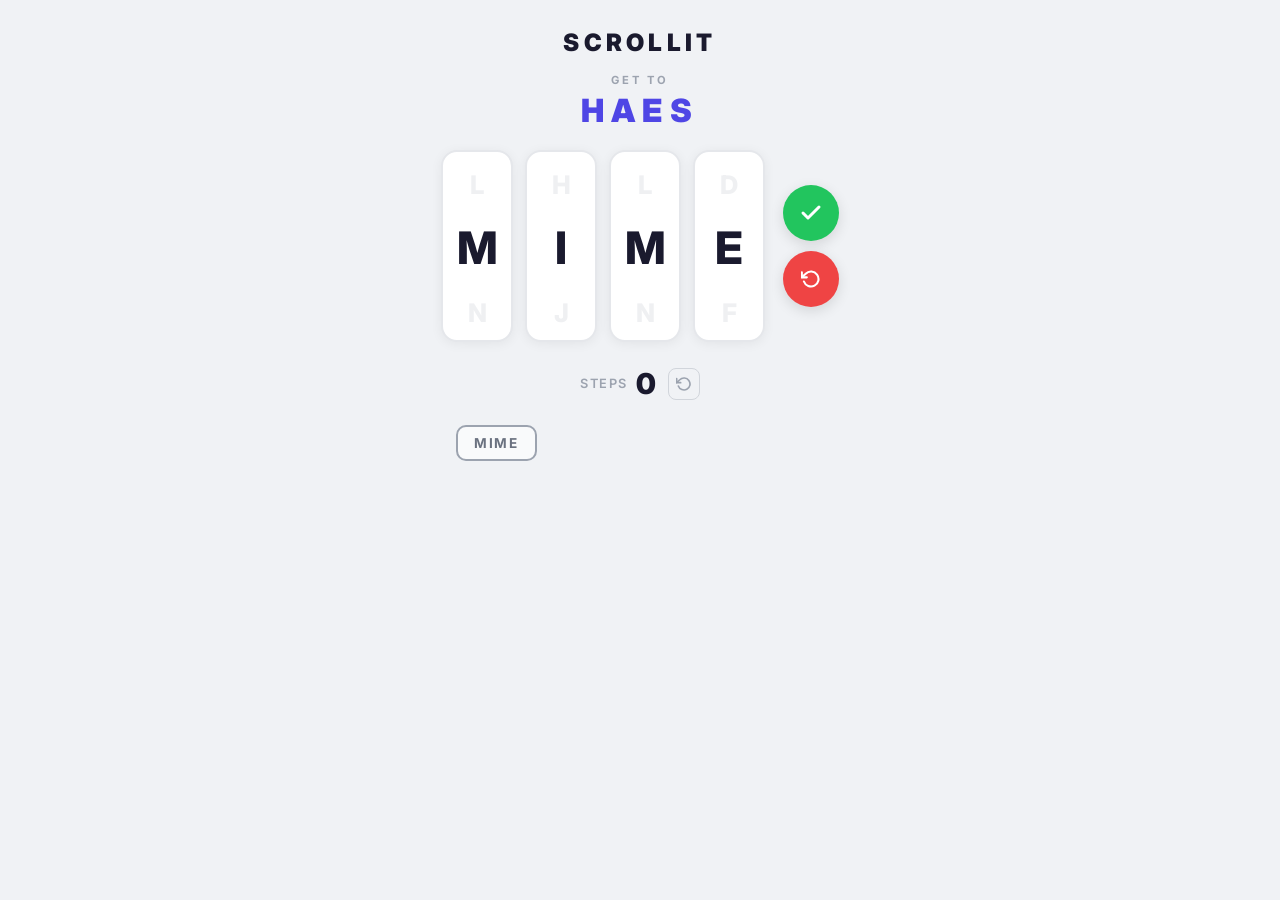
==== index.html @ 1c3a541c "Initial commit: Scrollit word-chain game" ====
<!DOCTYPE html>
<html lang="en">

<head>
  <meta charset="UTF-8" />
  <meta name="viewport" content="width=device-width, initial-scale=1.0, user-scalable=no" />
  <title>Scrollit</title>
  <link rel="preconnect" href="https://fonts.googleapis.com" />
  <link rel="preconnect" href="https://fonts.gstatic.com" crossorigin />
  <link href="https://fonts.googleapis.com/css2?family=Inter:wght@400;500;600;700;800;900&display=swap"
    rel="stylesheet" />
  <link rel="stylesheet" href="style.css" />
</head>

<body>

  <!-- Toast container -->
  <div id="toast-container"></div>

  <!-- Header -->
  <header class="header">
    <h1 class="logo">SCROLLIT</h1>
  </header>

  <!-- Target word display -->
  <div class="target-section">
    <span class="target-label">GET TO</span>
    <div class="target-word" id="target-word">WORD</div>
  </div>

  <!-- Scroll wheels + buttons -->
  <div class="game-area">
    <div class="wheels-row">
      <div class="letter-column" data-index="0"></div>
      <div class="letter-column" data-index="1"></div>
      <div class="letter-column" data-index="2"></div>
      <div class="letter-column" data-index="3"></div>
      <div class="buttons-col">
        <button class="btn-check" id="checkmark-btn" aria-label="Submit guess">
          <svg width="24" height="24" viewBox="0 0 24 24" fill="none" stroke="white" stroke-width="3"
            stroke-linecap="round" stroke-linejoin="round">
            <polyline points="20 6 9 17 4 12" />
          </svg>
        </button>
        <button class="btn-reset" id="reset-btn" aria-label="Reset wheels">
          <svg width="20" height="20" viewBox="0 0 24 24" fill="none" stroke="white" stroke-width="2.5"
            stroke-linecap="round" stroke-linejoin="round">
            <polyline points="1 4 1 10 7 10" />
            <path d="M3.51 15a9 9 0 1 0 2.13-9.36L1 10" />
          </svg>
        </button>
      </div>
    </div>
  </div>

  <!-- Step counter -->
  <div class="steps-display">
    <span class="steps-label">Steps</span>
    <span class="steps-count" id="steps-count">0</span>
    <button class="btn-restart-inline" id="restart-btn" aria-label="Restart puzzle">
      <svg width="16" height="16" viewBox="0 0 24 24" fill="none" stroke="currentColor" stroke-width="2.5"
        stroke-linecap="round" stroke-linejoin="round">
        <polyline points="1 4 1 10 7 10" />
        <path d="M3.51 15a9 9 0 1 0 2.13-9.36L1 10" />
      </svg>
    </button>
  </div>

  <!-- Word chain / history -->
  <div class="chain-section">
    <div class="chain-track" id="chain-track">
      <!-- words will be inserted here -->
    </div>
  </div>

  <!-- Win overlay -->
  <div class="overlay" id="win-overlay">
    <div class="win-card">
      <div class="win-emoji">🎉</div>
      <h2 class="win-title">Solved!</h2>
      <div class="win-stats">
        <div class="stat-block">
          <span class="stat-number" id="win-steps">0</span>
          <span class="stat-label">Your steps</span>
        </div>
        <div class="stat-divider"></div>
        <div class="stat-block">
          <span class="stat-number" id="win-optimal">0</span>
          <span class="stat-label">Best possible</span>
        </div>
      </div>
      <div class="win-chain-label">Your Path</div>
      <div class="win-chain" id="win-chain"></div>
      <div class="win-chain-label">Optimal Path</div>
      <div class="win-chain optimal" id="win-optimal-chain"></div>
      <div class="win-buttons">
        <button class="btn-restart" id="btn-restart">Restart</button>
        <button class="btn-play-again" id="btn-play-again">New Puzzle</button>
      </div>
    </div>
  </div>

  <script src="game.js"></script>
</body>

</html>
---- style.css ----
/* ===== RESET & BASE ===== */
*,
*::before,
*::after {
    margin: 0;
    padding: 0;
    box-sizing: border-box;
}

html {
    -webkit-text-size-adjust: 100%;
}

body {
    min-height: 100dvh;
    font-family: 'Inter', -apple-system, BlinkMacSystemFont, sans-serif;
    background: #f0f2f5;
    color: #1a1a2e;
    display: flex;
    flex-direction: column;
    align-items: center;
    overflow-x: hidden;
    -webkit-font-smoothing: antialiased;
    padding-bottom: 40px;
}

/* ===== TOAST ===== */
#toast-container {
    position: fixed;
    top: 20px;
    left: 50%;
    transform: translateX(-50%);
    z-index: 1000;
    display: flex;
    flex-direction: column;
    align-items: center;
    gap: 8px;
    pointer-events: none;
}

.toast {
    background: #1a1a2e;
    color: #fff;
    padding: 10px 24px;
    border-radius: 100px;
    font-size: 0.875rem;
    font-weight: 600;
    letter-spacing: 0.02em;
    box-shadow: 0 8px 32px rgba(0, 0, 0, 0.18);
    animation: toast-in 0.3s ease-out, toast-out 0.3s ease-in 1.8s forwards;
    white-space: nowrap;
}

@keyframes toast-in {
    from {
        opacity: 0;
        transform: translateY(-12px);
    }

    to {
        opacity: 1;
        transform: translateY(0);
    }
}

@keyframes toast-out {
    from {
        opacity: 1;
        transform: translateY(0);
    }

    to {
        opacity: 0;
        transform: translateY(-12px);
    }
}

/* ===== HEADER ===== */
.header {
    padding: 28px 0 4px;
    text-align: center;
}

.logo {
    font-size: 1.5rem;
    font-weight: 900;
    letter-spacing: 0.18em;
    color: #1a1a2e;
}

/* ===== TARGET ===== */
.target-section {
    display: flex;
    flex-direction: column;
    align-items: center;
    gap: 4px;
    padding: 12px 0 20px;
}

.target-label {
    font-size: 0.7rem;
    font-weight: 700;
    letter-spacing: 0.25em;
    text-transform: uppercase;
    color: #9ca3af;
}

.target-word {
    font-size: 2rem;
    font-weight: 900;
    letter-spacing: 0.22em;
    color: #4f46e5;
}

/* ===== GAME AREA ===== */
.game-area {
    display: flex;
    justify-content: center;
    padding: 0 16px;
}

.wheels-row {
    display: flex;
    align-items: center;
    gap: 12px;
}

/* ===== LETTER COLUMNS ===== */
.letter-column {
    width: 72px;
    height: 192px;
    overflow: hidden;
    display: flex;
    flex-direction: column;
    align-items: center;
    border: 2px solid #e5e7eb;
    border-radius: 16px;
    background: #fff;
    box-shadow: 0 2px 12px rgba(0, 0, 0, 0.06);
    cursor: grab;
    user-select: none;
    -webkit-user-select: none;
    transition: border-color 0.25s ease, box-shadow 0.25s ease;
    position: relative;
    touch-action: none;
}

.letter-column:active {
    cursor: grabbing;
}

.letter-column.last-used {
    border-color: #f87171;
    box-shadow: 0 2px 16px rgba(248, 113, 113, 0.18);
}

.letter-wrapper {
    position: relative;
    display: flex;
    flex-direction: column;
    will-change: transform;
}

.letter {
    width: 72px;
    height: 64px;
    display: flex;
    align-items: center;
    justify-content: center;
    font-size: 2.6rem;
    font-weight: 800;
    color: #d1d5db;
    transition: color 0.15s ease;
    pointer-events: none;
}

.letter.active {
    color: #1a1a2e;
    font-size: 2.8rem;
}

.letter-above,
.letter-below {
    opacity: 0.35;
    font-size: 1.6rem;
}

/* ===== BUTTONS ===== */
.buttons-col {
    display: flex;
    flex-direction: column;
    gap: 10px;
    margin-left: 6px;
}

.btn-check,
.btn-reset {
    width: 56px;
    height: 56px;
    border: none;
    border-radius: 50%;
    display: flex;
    align-items: center;
    justify-content: center;
    cursor: pointer;
    box-shadow: 0 4px 14px rgba(0, 0, 0, 0.12);
    transition: transform 0.12s ease, box-shadow 0.12s ease;
}

.btn-check {
    background: #22c55e;
}

.btn-reset {
    background: #ef4444;
}

.btn-check:hover,
.btn-reset:hover {
    transform: scale(1.06);
    box-shadow: 0 6px 20px rgba(0, 0, 0, 0.18);
}

.btn-check:active,
.btn-reset:active {
    transform: scale(0.92);
}

/* ===== STEPS ===== */
.steps-display {
    display: flex;
    align-items: center;
    gap: 8px;
    padding: 24px 0 16px;
}

.steps-label {
    font-size: 0.8rem;
    font-weight: 600;
    letter-spacing: 0.12em;
    text-transform: uppercase;
    color: #9ca3af;
}

.steps-count {
    font-size: 1.8rem;
    font-weight: 900;
    color: #1a1a2e;
}

.btn-restart-inline {
    background: none;
    border: 1.5px solid #d1d5db;
    border-radius: 8px;
    width: 32px;
    height: 32px;
    display: flex;
    align-items: center;
    justify-content: center;
    cursor: pointer;
    color: #9ca3af;
    transition: all 0.15s ease;
    margin-left: 4px;
}

.btn-restart-inline:hover {
    border-color: #4f46e5;
    color: #4f46e5;
    background: #eef2ff;
}

.btn-restart-inline:active {
    transform: scale(0.9);
}

/* ===== WORD CHAIN ===== */
.chain-section {
    width: 100%;
    max-width: 400px;
    padding: 0 16px;
    overflow-x: auto;
    -webkit-overflow-scrolling: touch;
    scrollbar-width: none;
}

.chain-section::-webkit-scrollbar {
    display: none;
}

.chain-track {
    display: flex;
    gap: 8px;
    padding: 8px 0;
    min-height: 48px;
    align-items: center;
}

.chain-word {
    flex-shrink: 0;
    padding: 8px 16px;
    border-radius: 10px;
    font-size: 0.85rem;
    font-weight: 700;
    letter-spacing: 0.12em;
    background: #fff;
    border: 2px solid #e5e7eb;
    color: #1a1a2e;
    transition: all 0.3s ease;
}

.chain-word:first-child {
    border-color: #4f46e5;
    color: #4f46e5;
    background: #eef2ff;
}

.chain-word.start-word {
    border-color: #9ca3af;
    color: #6b7280;
    background: #f9fafb;
}

.chain-word.target-word {
    border-color: #22c55e;
    color: #16a34a;
    background: #f0fdf4;
}

/* chain arrow */
.chain-arrow {
    flex-shrink: 0;
    font-size: 0.75rem;
    color: #d1d5db;
    font-weight: 600;
}

/* ===== WIN OVERLAY ===== */
.overlay {
    position: fixed;
    inset: 0;
    background: rgba(0, 0, 0, 0.4);
    backdrop-filter: blur(6px);
    -webkit-backdrop-filter: blur(6px);
    display: flex;
    align-items: center;
    justify-content: center;
    z-index: 900;
    opacity: 0;
    pointer-events: none;
    transition: opacity 0.35s ease;
}

.overlay.active {
    opacity: 1;
    pointer-events: all;
}

.win-card {
    background: #fff;
    border-radius: 24px;
    padding: 36px 32px;
    max-width: 360px;
    width: 90%;
    text-align: center;
    box-shadow: 0 24px 64px rgba(0, 0, 0, 0.18);
    transform: translateY(20px) scale(0.96);
    transition: transform 0.4s cubic-bezier(0.16, 1, 0.3, 1);
}

.overlay.active .win-card {
    transform: translateY(0) scale(1);
}

.win-emoji {
    font-size: 3rem;
    margin-bottom: 8px;
}

.win-title {
    font-size: 1.6rem;
    font-weight: 900;
    color: #1a1a2e;
    margin-bottom: 20px;
}

.win-stats {
    display: flex;
    align-items: center;
    justify-content: center;
    gap: 24px;
    margin-bottom: 20px;
}

.stat-block {
    display: flex;
    flex-direction: column;
    align-items: center;
    gap: 2px;
}

.stat-number {
    font-size: 2.2rem;
    font-weight: 900;
    color: #4f46e5;
}

.stat-label {
    font-size: 0.7rem;
    font-weight: 600;
    letter-spacing: 0.08em;
    text-transform: uppercase;
    color: #9ca3af;
}

.stat-divider {
    width: 1px;
    height: 40px;
    background: #e5e7eb;
}

.win-chain-label {
    font-size: 0.7rem;
    font-weight: 700;
    letter-spacing: 0.12em;
    text-transform: uppercase;
    color: #9ca3af;
    margin-bottom: 6px;
}

.win-chain {
    display: flex;
    flex-wrap: wrap;
    gap: 6px;
    justify-content: center;
    margin-bottom: 16px;
    padding: 12px;
    background: #f9fafb;
    border-radius: 12px;
}

.win-chain.optimal {
    background: #f0fdf4;
    border: 1px solid #bbf7d0;
    margin-bottom: 24px;
}

.win-chain .chain-word {
    font-size: 0.75rem;
    padding: 5px 10px;
}

.win-chain .chain-arrow {
    font-size: 0.65rem;
    align-self: center;
}

.win-buttons {
    display: flex;
    gap: 10px;
    justify-content: center;
}

.btn-restart {
    padding: 12px 28px;
    border: 2px solid #e5e7eb;
    border-radius: 12px;
    background: #fff;
    font-family: 'Inter', sans-serif;
    font-size: 0.9rem;
    font-weight: 700;
    color: #1a1a2e;
    cursor: pointer;
    transition: transform 0.12s ease, border-color 0.15s ease;
}

.btn-restart:hover {
    border-color: #4f46e5;
    transform: scale(1.04);
}

.btn-restart:active {
    transform: scale(0.96);
}

.btn-play-again {
    padding: 12px 28px;
    border: none;
    border-radius: 12px;
    font-family: 'Inter', sans-serif;
    font-size: 0.9rem;
    font-weight: 700;
    cursor: pointer;
    transition: transform 0.12s ease, box-shadow 0.12s ease;
}

.btn-play-again {
    background: #4f46e5;
    color: #fff;
    box-shadow: 0 4px 14px rgba(79, 70, 229, 0.3);
}

.btn-play-again:hover {
    transform: scale(1.04);
}

.btn-play-again:active {
    transform: scale(0.96);
}

/* ===== RESPONSIVE ===== */
@media (max-width: 420px) {
    .letter-column {
        width: 62px;
        height: 168px;
    }

    .letter {
        width: 62px;
        height: 56px;
        font-size: 2.2rem;
    }

    .letter.active {
        font-size: 2.4rem;
    }

    .letter-above,
    .letter-below {
        font-size: 1.3rem;
    }

    .wheels-row {
        gap: 8px;
    }

    .btn-check,
    .btn-reset {
        width: 48px;
        height: 48px;
    }

    .target-word {
        font-size: 1.6rem;
    }
}
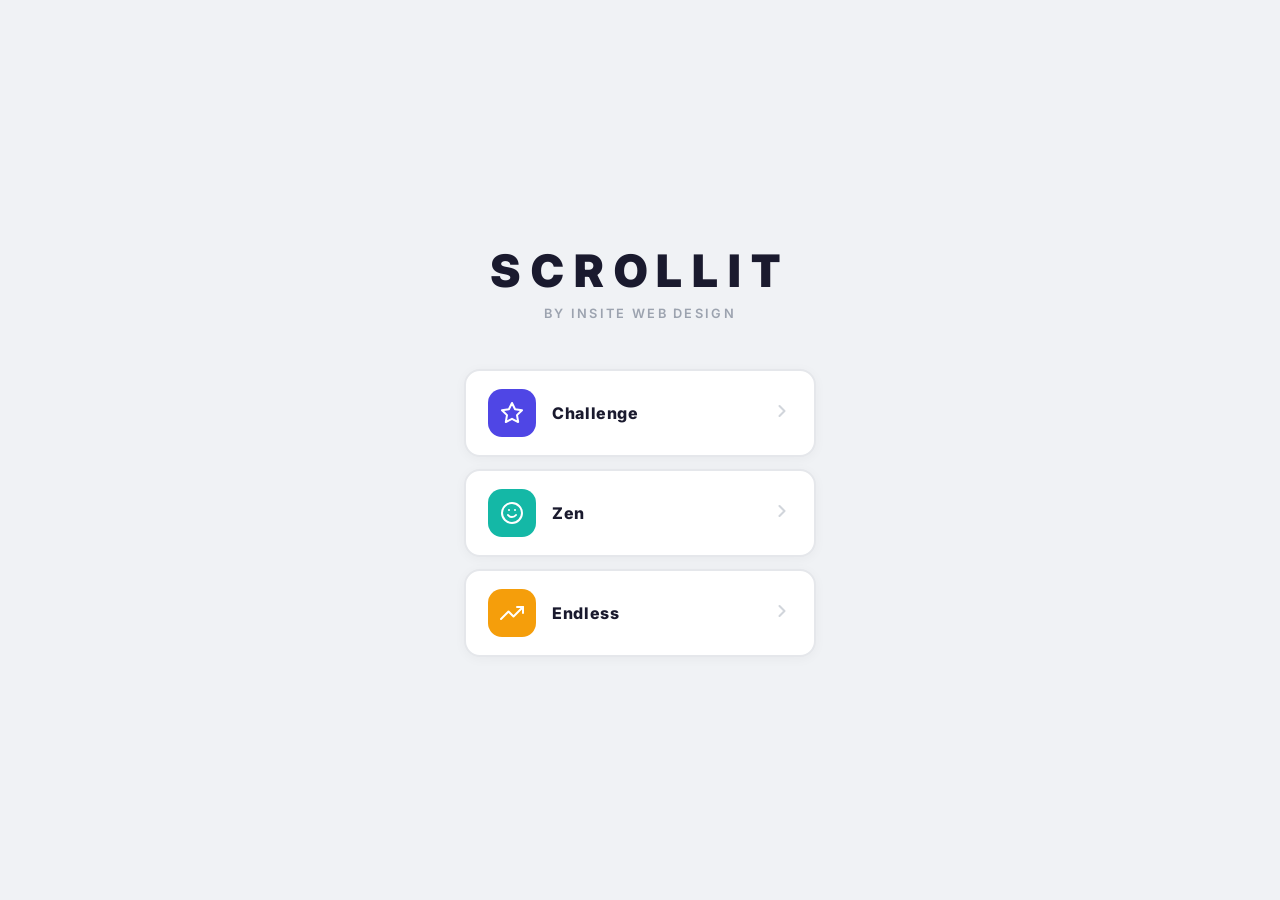
==== commit 156dc559: "WIP baseline before daily challenge refresh" ====
--- a/index.html
+++ b/index.html
@@ -2,105 +2,216 @@
 <html lang="en">
 
 <head>
-  <meta charset="UTF-8" />
-  <meta name="viewport" content="width=device-width, initial-scale=1.0, user-scalable=no" />
-  <title>Scrollit</title>
-  <link rel="preconnect" href="https://fonts.googleapis.com" />
-  <link rel="preconnect" href="https://fonts.gstatic.com" crossorigin />
-  <link href="https://fonts.googleapis.com/css2?family=Inter:wght@400;500;600;700;800;900&display=swap"
-    rel="stylesheet" />
-  <link rel="stylesheet" href="style.css" />
+    <meta charset="UTF-8" />
+    <meta name="viewport" content="width=device-width, initial-scale=1.0, user-scalable=no" />
+    <title>Scrollit</title>
+    <link rel="preconnect" href="https://fonts.googleapis.com" />
+    <link rel="preconnect" href="https://fonts.gstatic.com" crossorigin />
+    <link href="https://fonts.googleapis.com/css2?family=Inter:wght@400;500;600;700;800;900&display=swap"
+        rel="stylesheet" />
+    <link rel="stylesheet" href="style.css" />
+    <style>
+        body.home-page {
+            justify-content: center;
+            min-height: 100dvh;
+            padding-bottom: 0;
+        }
+
+        .home-container {
+            display: flex;
+            flex-direction: column;
+            align-items: center;
+            gap: 48px;
+            padding: 0 24px;
+            max-width: 400px;
+            width: 100%;
+        }
+
+        .home-brand {
+            text-align: center;
+        }
+
+        .home-logo {
+            font-size: 2.8rem;
+            font-weight: 900;
+            letter-spacing: 0.22em;
+            color: #1a1a2e;
+            margin-bottom: 8px;
+        }
+
+        .home-tagline {
+            font-size: 0.8rem;
+            font-weight: 600;
+            letter-spacing: 0.18em;
+            text-transform: uppercase;
+            color: #9ca3af;
+        }
+
+
+
+
+        /* Mode buttons */
+        .home-modes {
+            display: flex;
+            flex-direction: column;
+            gap: 12px;
+            width: 100%;
+        }
+
+        .mode-btn {
+            display: flex;
+            align-items: center;
+            gap: 16px;
+            width: 100%;
+            padding: 18px 22px;
+            border: 2px solid #e5e7eb;
+            border-radius: 16px;
+            background: #fff;
+            cursor: pointer;
+            transition: border-color 0.2s ease;
+            text-decoration: none;
+            font-family: 'Inter', -apple-system, BlinkMacSystemFont, sans-serif;
+            box-shadow: 0 2px 12px rgba(0, 0, 0, 0.04);
+        }
+
+        .mode-btn:active {
+            transform: scale(0.98);
+        }
+
+        /* Challenge */
+        .mode-btn.challenge:hover {
+            border-color: #4f46e5;
+        }
+
+        .mode-btn.challenge .mode-icon {
+            background: #4f46e5;
+
+        }
+
+        /* Zen */
+        .mode-btn.zen:hover {
+            border-color: #14b8a6;
+        }
+
+        .mode-btn.zen .mode-icon {
+            background: #14b8a6;
+
+        }
+
+        /* Endless */
+        .mode-btn.endless:hover {
+            border-color: #f59e0b;
+        }
+
+        .mode-btn.endless .mode-icon {
+            background: #f59e0b;
+
+        }
+
+        .mode-icon {
+            width: 48px;
+            height: 48px;
+            border-radius: 14px;
+            display: flex;
+            align-items: center;
+            justify-content: center;
+            flex-shrink: 0;
+        }
+
+        .mode-icon svg {
+            width: 24px;
+            height: 24px;
+        }
+
+        .mode-name {
+            font-size: 1rem;
+            font-weight: 800;
+            color: #1a1a2e;
+            letter-spacing: 0.04em;
+        }
+
+
+
+        .mode-arrow {
+            margin-left: auto;
+            color: #d1d5db;
+        }
+    </style>
 </head>
 
-<body>
-
-  <!-- Toast container -->
-  <div id="toast-container"></div>
-
-  <!-- Header -->
-  <header class="header">
-    <h1 class="logo">SCROLLIT</h1>
-  </header>
-
-  <!-- Target word display -->
-  <div class="target-section">
-    <span class="target-label">GET TO</span>
-    <div class="target-word" id="target-word">WORD</div>
-  </div>
-
-  <!-- Scroll wheels + buttons -->
-  <div class="game-area">
-    <div class="wheels-row">
-      <div class="letter-column" data-index="0"></div>
-      <div class="letter-column" data-index="1"></div>
-      <div class="letter-column" data-index="2"></div>
-      <div class="letter-column" data-index="3"></div>
-      <div class="buttons-col">
-        <button class="btn-check" id="checkmark-btn" aria-label="Submit guess">
-          <svg width="24" height="24" viewBox="0 0 24 24" fill="none" stroke="white" stroke-width="3"
-            stroke-linecap="round" stroke-linejoin="round">
-            <polyline points="20 6 9 17 4 12" />
-          </svg>
-        </button>
-        <button class="btn-reset" id="reset-btn" aria-label="Reset wheels">
-          <svg width="20" height="20" viewBox="0 0 24 24" fill="none" stroke="white" stroke-width="2.5"
-            stroke-linecap="round" stroke-linejoin="round">
-            <polyline points="1 4 1 10 7 10" />
-            <path d="M3.51 15a9 9 0 1 0 2.13-9.36L1 10" />
-          </svg>
-        </button>
-      </div>
+<body class="home-page">
+
+    <div class="home-container">
+
+        <!-- Brand -->
+        <div class="home-brand">
+            <h1 class="home-logo">SCROLLIT</h1>
+            <p class="home-tagline">By Insite Web Design</p>
+        </div>
+
+        <!-- Mode buttons -->
+        <nav class="home-modes">
+
+            <!-- Challenge -->
+            <a href="challenge.html" class="mode-btn challenge">
+                <div class="mode-icon">
+                    <svg viewBox="0 0 24 24" fill="none" stroke="white" stroke-width="2" stroke-linecap="round"
+                        stroke-linejoin="round">
+                        <polygon
+                            points="12 2 15.09 8.26 22 9.27 17 14.14 18.18 21.02 12 17.77 5.82 21.02 7 14.14 2 9.27 8.91 8.26 12 2" />
+                    </svg>
+                </div>
+                <span class="mode-name">Challenge</span>
+                <div class="mode-arrow">
+                    <svg width="20" height="20" viewBox="0 0 24 24" fill="none" stroke="currentColor" stroke-width="2.5"
+                        stroke-linecap="round" stroke-linejoin="round">
+                        <polyline points="9 18 15 12 9 6" />
+                    </svg>
+                </div>
+            </a>
+
+            <!-- Zen -->
+            <a href="zen.html" class="mode-btn zen">
+                <div class="mode-icon">
+                    <svg viewBox="0 0 24 24" fill="none" stroke="white" stroke-width="2" stroke-linecap="round"
+                        stroke-linejoin="round">
+                        <circle cx="12" cy="12" r="10" />
+                        <path d="M8 14s1.5 2 4 2 4-2 4-2" />
+                        <line x1="9" y1="9" x2="9.01" y2="9" />
+                        <line x1="15" y1="9" x2="15.01" y2="9" />
+                    </svg>
+                </div>
+                <span class="mode-name">Zen</span>
+                <div class="mode-arrow">
+                    <svg width="20" height="20" viewBox="0 0 24 24" fill="none" stroke="currentColor" stroke-width="2.5"
+                        stroke-linecap="round" stroke-linejoin="round">
+                        <polyline points="9 18 15 12 9 6" />
+                    </svg>
+                </div>
+            </a>
+
+            <!-- Endless -->
+            <a href="endless.html" class="mode-btn endless">
+                <div class="mode-icon">
+                    <svg viewBox="0 0 24 24" fill="none" stroke="white" stroke-width="2" stroke-linecap="round"
+                        stroke-linejoin="round">
+                        <polyline points="23 6 13.5 15.5 8.5 10.5 1 18" />
+                        <polyline points="17 6 23 6 23 12" />
+                    </svg>
+                </div>
+                <span class="mode-name">Endless</span>
+                <div class="mode-arrow">
+                    <svg width="20" height="20" viewBox="0 0 24 24" fill="none" stroke="currentColor" stroke-width="2.5"
+                        stroke-linecap="round" stroke-linejoin="round">
+                        <polyline points="9 18 15 12 9 6" />
+                    </svg>
+                </div>
+            </a>
+
+        </nav>
+
     </div>
-  </div>
-
-  <!-- Step counter -->
-  <div class="steps-display">
-    <span class="steps-label">Steps</span>
-    <span class="steps-count" id="steps-count">0</span>
-    <button class="btn-restart-inline" id="restart-btn" aria-label="Restart puzzle">
-      <svg width="16" height="16" viewBox="0 0 24 24" fill="none" stroke="currentColor" stroke-width="2.5"
-        stroke-linecap="round" stroke-linejoin="round">
-        <polyline points="1 4 1 10 7 10" />
-        <path d="M3.51 15a9 9 0 1 0 2.13-9.36L1 10" />
-      </svg>
-    </button>
-  </div>
-
-  <!-- Word chain / history -->
-  <div class="chain-section">
-    <div class="chain-track" id="chain-track">
-      <!-- words will be inserted here -->
-    </div>
-  </div>
-
-  <!-- Win overlay -->
-  <div class="overlay" id="win-overlay">
-    <div class="win-card">
-      <div class="win-emoji">🎉</div>
-      <h2 class="win-title">Solved!</h2>
-      <div class="win-stats">
-        <div class="stat-block">
-          <span class="stat-number" id="win-steps">0</span>
-          <span class="stat-label">Your steps</span>
-        </div>
-        <div class="stat-divider"></div>
-        <div class="stat-block">
-          <span class="stat-number" id="win-optimal">0</span>
-          <span class="stat-label">Best possible</span>
-        </div>
-      </div>
-      <div class="win-chain-label">Your Path</div>
-      <div class="win-chain" id="win-chain"></div>
-      <div class="win-chain-label">Optimal Path</div>
-      <div class="win-chain optimal" id="win-optimal-chain"></div>
-      <div class="win-buttons">
-        <button class="btn-restart" id="btn-restart">Restart</button>
-        <button class="btn-play-again" id="btn-play-again">New Puzzle</button>
-      </div>
-    </div>
-  </div>
-
-  <script src="game.js"></script>
+
 </body>
 
 </html>
--- a/style.css
+++ b/style.css
@@ -79,6 +79,8 @@
 .header {
     padding: 28px 0 4px;
     text-align: center;
+    position: relative;
+    width: 100%;
 }
 
 .logo {
@@ -86,6 +88,23 @@
     font-weight: 900;
     letter-spacing: 0.18em;
     color: #1a1a2e;
+}
+
+.btn-home {
+    position: absolute;
+    right: 20px;
+    top: 50%;
+    transform: translateY(-50%);
+    width: 36px;
+    height: 36px;
+    border: none;
+    background: none;
+    cursor: pointer;
+    color: #9ca3af;
+    display: flex;
+    align-items: center;
+    justify-content: center;
+    text-decoration: none;
 }
 
 /* ===== TARGET ===== */
@@ -401,7 +420,7 @@
 .stat-number {
     font-size: 2.2rem;
     font-weight: 900;
-    color: #4f46e5;
+    color: #16a34a;
 }
 
 .stat-label {
@@ -474,7 +493,7 @@
 }
 
 .btn-restart:hover {
-    border-color: #4f46e5;
+    border-color: #16a34a;
     transform: scale(1.04);
 }
 
@@ -494,9 +513,9 @@
 }
 
 .btn-play-again {
-    background: #4f46e5;
+    background: #16a34a;
     color: #fff;
-    box-shadow: 0 4px 14px rgba(79, 70, 229, 0.3);
+    box-shadow: 0 4px 14px rgba(22, 163, 74, 0.3);
 }
 
 .btn-play-again:hover {
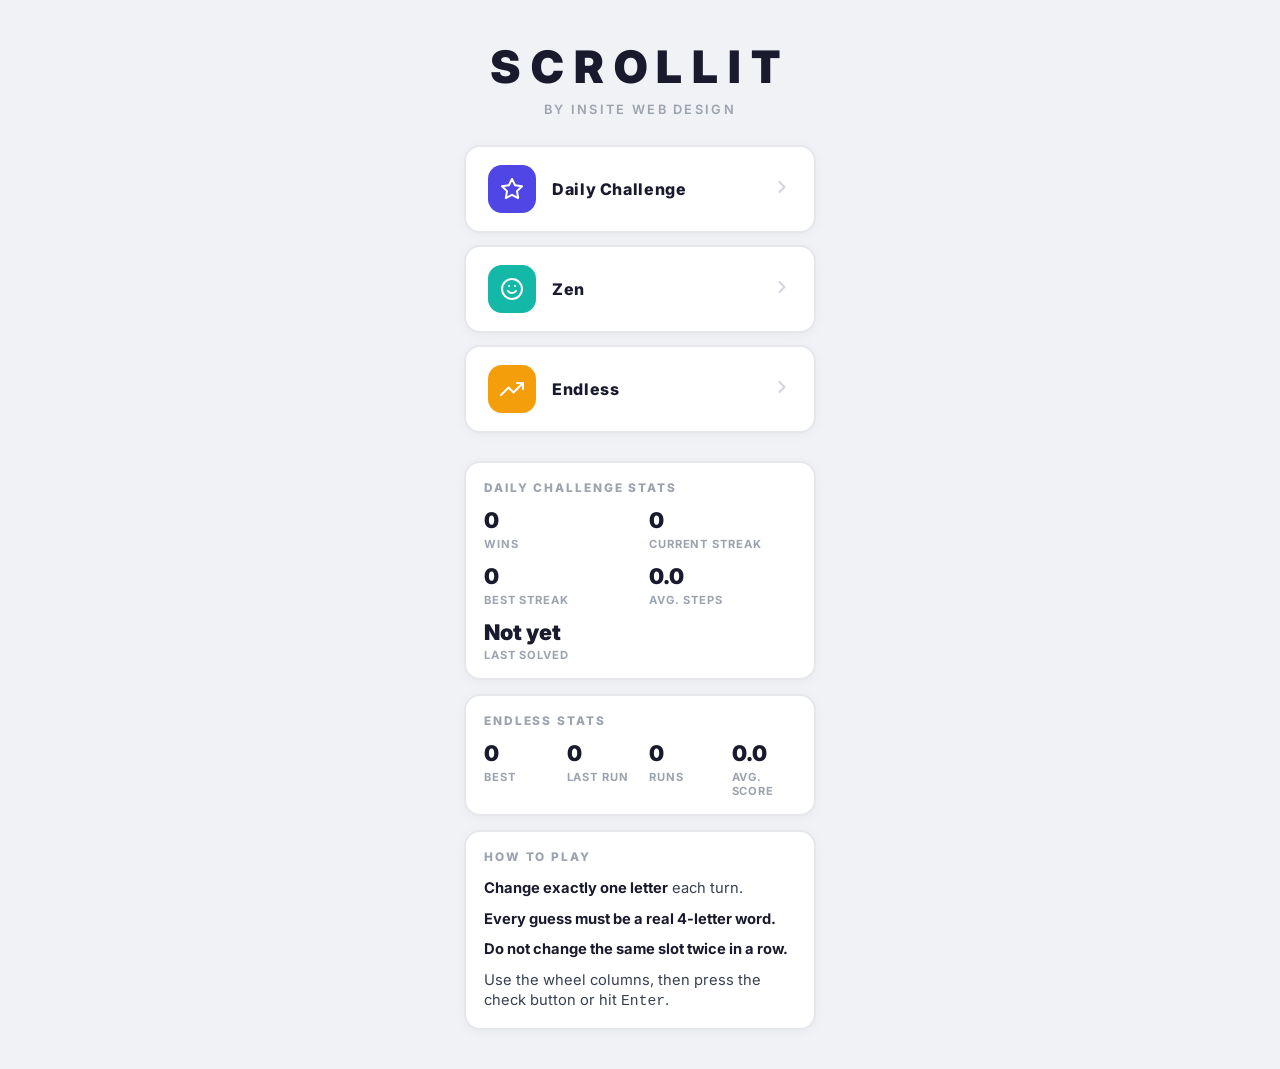
==== commit 44e58294: "Add daily challenge and home stats" ====
--- a/index.html
+++ b/index.html
@@ -12,16 +12,16 @@
     <link rel="stylesheet" href="style.css" />
     <style>
         body.home-page {
-            justify-content: center;
+            justify-content: flex-start;
             min-height: 100dvh;
-            padding-bottom: 0;
+            padding: 40px 0;
         }
 
         .home-container {
             display: flex;
             flex-direction: column;
             align-items: center;
-            gap: 48px;
+            gap: 28px;
             padding: 0 24px;
             max-width: 400px;
             width: 100%;
@@ -55,6 +55,13 @@
             display: flex;
             flex-direction: column;
             gap: 12px;
+            width: 100%;
+        }
+
+        .home-panels {
+            display: flex;
+            flex-direction: column;
+            gap: 14px;
             width: 100%;
         }
 
@@ -136,6 +143,85 @@
             margin-left: auto;
             color: #d1d5db;
         }
+
+        .stats-card,
+        .howto-card {
+            width: 100%;
+            background: #fff;
+            border: 2px solid #e5e7eb;
+            border-radius: 16px;
+            padding: 18px 18px 16px;
+            box-shadow: 0 2px 12px rgba(0, 0, 0, 0.04);
+        }
+
+        .panel-title {
+            font-size: 0.74rem;
+            font-weight: 800;
+            letter-spacing: 0.16em;
+            text-transform: uppercase;
+            color: #9ca3af;
+            margin-bottom: 14px;
+        }
+
+        .stats-grid {
+            display: grid;
+            grid-template-columns: repeat(2, minmax(0, 1fr));
+            gap: 14px 18px;
+        }
+
+        .stats-grid.single-line {
+            grid-template-columns: repeat(4, minmax(0, 1fr));
+        }
+
+        .stat-item {
+            min-width: 0;
+        }
+
+        .stat-item.wide {
+            grid-column: 1 / -1;
+        }
+
+        .stat-value {
+            display: block;
+            font-size: 1.35rem;
+            font-weight: 900;
+            color: #1a1a2e;
+            line-height: 1.1;
+            margin-bottom: 4px;
+        }
+
+        .stat-copy {
+            display: block;
+            font-size: 0.7rem;
+            font-weight: 700;
+            letter-spacing: 0.08em;
+            text-transform: uppercase;
+            color: #9ca3af;
+        }
+
+        .howto-list {
+            display: flex;
+            flex-direction: column;
+            gap: 10px;
+            list-style: none;
+        }
+
+        .howto-list li {
+            font-size: 0.92rem;
+            line-height: 1.4;
+            color: #374151;
+        }
+
+        .howto-rule {
+            color: #1a1a2e;
+            font-weight: 700;
+        }
+
+        @media (max-width: 420px) {
+            .stats-grid.single-line {
+                grid-template-columns: repeat(2, minmax(0, 1fr));
+            }
+        }
     </style>
 </head>
 
@@ -161,7 +247,7 @@
                             points="12 2 15.09 8.26 22 9.27 17 14.14 18.18 21.02 12 17.77 5.82 21.02 7 14.14 2 9.27 8.91 8.26 12 2" />
                     </svg>
                 </div>
-                <span class="mode-name">Challenge</span>
+                <span class="mode-name">Daily Challenge</span>
                 <div class="mode-arrow">
                     <svg width="20" height="20" viewBox="0 0 24 24" fill="none" stroke="currentColor" stroke-width="2.5"
                         stroke-linecap="round" stroke-linejoin="round">
@@ -210,8 +296,70 @@
 
         </nav>
 
+        <section class="home-panels">
+            <section class="stats-card">
+                <h2 class="panel-title">Daily Challenge Stats</h2>
+                <div class="stats-grid">
+                    <div class="stat-item">
+                        <span class="stat-value" id="daily-total-wins">0</span>
+                        <span class="stat-copy">Wins</span>
+                    </div>
+                    <div class="stat-item">
+                        <span class="stat-value" id="daily-current-streak">0</span>
+                        <span class="stat-copy">Current streak</span>
+                    </div>
+                    <div class="stat-item">
+                        <span class="stat-value" id="daily-best-streak">0</span>
+                        <span class="stat-copy">Best streak</span>
+                    </div>
+                    <div class="stat-item">
+                        <span class="stat-value" id="daily-average-steps">0.0</span>
+                        <span class="stat-copy">Avg. steps</span>
+                    </div>
+                    <div class="stat-item wide">
+                        <span class="stat-value" id="daily-last-solved">Not yet</span>
+                        <span class="stat-copy">Last solved</span>
+                    </div>
+                </div>
+            </section>
+
+            <section class="stats-card">
+                <h2 class="panel-title">Endless Stats</h2>
+                <div class="stats-grid single-line">
+                    <div class="stat-item">
+                        <span class="stat-value" id="endless-best-score">0</span>
+                        <span class="stat-copy">Best</span>
+                    </div>
+                    <div class="stat-item">
+                        <span class="stat-value" id="endless-last-score">0</span>
+                        <span class="stat-copy">Last run</span>
+                    </div>
+                    <div class="stat-item">
+                        <span class="stat-value" id="endless-total-runs">0</span>
+                        <span class="stat-copy">Runs</span>
+                    </div>
+                    <div class="stat-item">
+                        <span class="stat-value" id="endless-average-score">0.0</span>
+                        <span class="stat-copy">Avg. score</span>
+                    </div>
+                </div>
+            </section>
+
+            <section class="howto-card">
+                <h2 class="panel-title">How To Play</h2>
+                <ul class="howto-list">
+                    <li><span class="howto-rule">Change exactly one letter</span> each turn.</li>
+                    <li><span class="howto-rule">Every guess must be a real 4-letter word.</span></li>
+                    <li><span class="howto-rule">Do not change the same slot twice in a row.</span></li>
+                    <li>Use the wheel columns, then press the check button or hit <code>Enter</code>.</li>
+                </ul>
+            </section>
+        </section>
+
     </div>
 
+    <script src="app.js"></script>
+    <script src="home.js"></script>
 </body>
 
-</html>+</html>
--- a/style.css
+++ b/style.css
@@ -124,11 +124,67 @@
     color: #9ca3af;
 }
 
+.daily-date {
+    font-size: 0.82rem;
+    font-weight: 700;
+    letter-spacing: 0.08em;
+    text-transform: uppercase;
+    color: #6b7280;
+}
+
 .target-word {
     font-size: 2rem;
     font-weight: 900;
     letter-spacing: 0.22em;
     color: #4f46e5;
+}
+
+.daily-status {
+    font-size: 0.88rem;
+    font-weight: 600;
+    color: #6b7280;
+    text-align: center;
+    line-height: 1.35;
+    min-height: 1.2em;
+}
+
+.daily-help {
+    width: calc(100% - 32px);
+    max-width: 400px;
+    margin-bottom: 20px;
+    border: 2px solid #e5e7eb;
+    border-radius: 14px;
+    background: #fff;
+    box-shadow: 0 2px 12px rgba(0, 0, 0, 0.04);
+}
+
+.daily-help summary {
+    list-style: none;
+    cursor: pointer;
+    padding: 14px 16px;
+    font-size: 0.85rem;
+    font-weight: 800;
+    letter-spacing: 0.08em;
+    text-transform: uppercase;
+    color: #1a1a2e;
+}
+
+.daily-help summary::-webkit-details-marker {
+    display: none;
+}
+
+.daily-help[open] summary {
+    border-bottom: 1px solid #e5e7eb;
+}
+
+.daily-help-list {
+    display: flex;
+    flex-direction: column;
+    gap: 8px;
+    padding: 14px 18px 16px 32px;
+    color: #4b5563;
+    font-size: 0.92rem;
+    line-height: 1.4;
 }
 
 /* ===== GAME AREA ===== */
@@ -460,7 +516,7 @@
 .win-chain.optimal {
     background: #f0fdf4;
     border: 1px solid #bbf7d0;
-    margin-bottom: 24px;
+    margin-bottom: 14px;
 }
 
 .win-chain .chain-word {
@@ -477,6 +533,10 @@
     display: flex;
     gap: 10px;
     justify-content: center;
+}
+
+.overlay-status {
+    margin-bottom: 18px;
 }
 
 .btn-restart {
@@ -518,6 +578,12 @@
     box-shadow: 0 4px 14px rgba(22, 163, 74, 0.3);
 }
 
+@media (max-width: 480px) {
+    .daily-help {
+        width: calc(100% - 24px);
+    }
+}
+
 .btn-play-again:hover {
     transform: scale(1.04);
 }
@@ -561,4 +627,4 @@
     .target-word {
         font-size: 1.6rem;
     }
-}+}
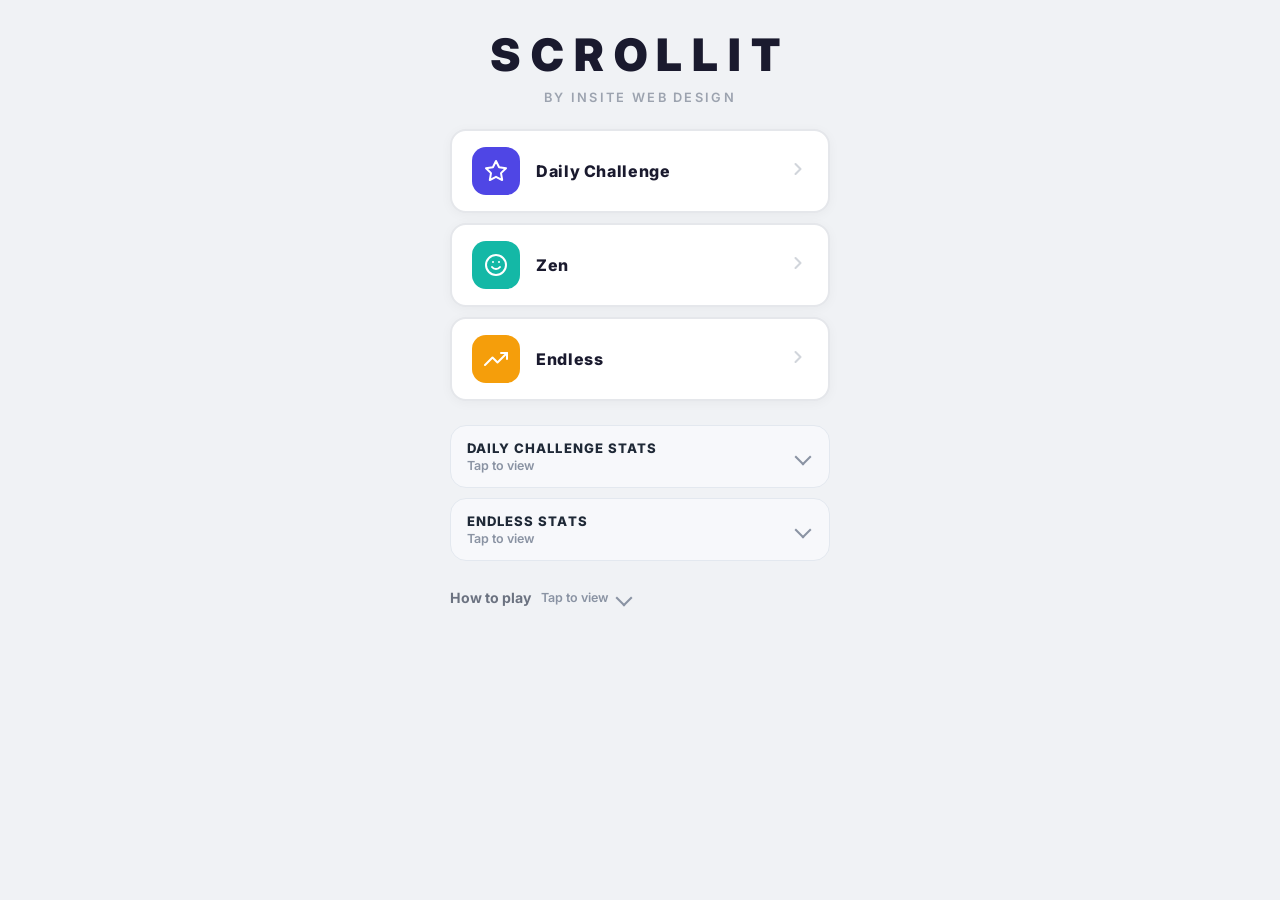
==== commit b1a56c55: "Refine home and game page UI hierarchy" ====
--- a/index.html
+++ b/index.html
@@ -14,16 +14,16 @@
         body.home-page {
             justify-content: flex-start;
             min-height: 100dvh;
-            padding: 40px 0;
+            padding: 28px 0 40px;
         }
 
         .home-container {
             display: flex;
             flex-direction: column;
             align-items: center;
-            gap: 28px;
-            padding: 0 24px;
-            max-width: 400px;
+            gap: 24px;
+            padding: 0 20px;
+            max-width: 420px;
             width: 100%;
         }
 
@@ -54,14 +54,14 @@
         .home-modes {
             display: flex;
             flex-direction: column;
-            gap: 12px;
+            gap: 10px;
             width: 100%;
         }
 
         .home-panels {
             display: flex;
             flex-direction: column;
-            gap: 14px;
+            gap: 10px;
             width: 100%;
         }
 
@@ -70,7 +70,7 @@
             align-items: center;
             gap: 16px;
             width: 100%;
-            padding: 18px 22px;
+            padding: 16px 20px;
             border: 2px solid #e5e7eb;
             border-radius: 16px;
             background: #fff;
@@ -144,23 +144,67 @@
             color: #d1d5db;
         }
 
-        .stats-card,
-        .howto-card {
-            width: 100%;
-            background: #fff;
-            border: 2px solid #e5e7eb;
+        .home-accordion {
+            width: 100%;
+            background: #f7f8fb;
+            border: 1px solid #e3e8ef;
             border-radius: 16px;
-            padding: 18px 18px 16px;
-            box-shadow: 0 2px 12px rgba(0, 0, 0, 0.04);
-        }
-
-        .panel-title {
-            font-size: 0.74rem;
+            overflow: hidden;
+        }
+
+        .home-accordion summary {
+            list-style: none;
+            cursor: pointer;
+            display: flex;
+            align-items: center;
+            justify-content: space-between;
+            gap: 16px;
+            padding: 14px 16px;
+        }
+
+        .home-accordion summary::-webkit-details-marker {
+            display: none;
+        }
+
+        .home-accordion-title {
+            display: flex;
+            flex-direction: column;
+            gap: 2px;
+            min-width: 0;
+        }
+
+        .home-accordion-label {
+            font-size: 0.82rem;
             font-weight: 800;
-            letter-spacing: 0.16em;
+            letter-spacing: 0.08em;
             text-transform: uppercase;
-            color: #9ca3af;
-            margin-bottom: 14px;
+            color: #1f2937;
+        }
+
+        .home-accordion-hint {
+            font-size: 0.78rem;
+            font-weight: 600;
+            color: #8a93a3;
+        }
+
+        .home-chevron {
+            width: 12px;
+            height: 12px;
+            border-right: 2px solid #8a93a3;
+            border-bottom: 2px solid #8a93a3;
+            transform: rotate(45deg);
+            transition: transform 0.18s ease;
+            flex-shrink: 0;
+            margin-right: 4px;
+        }
+
+        .home-accordion[open] .home-chevron {
+            transform: rotate(225deg);
+            margin-top: 6px;
+        }
+
+        .home-accordion-body {
+            padding: 0 16px 16px;
         }
 
         .stats-grid {
@@ -183,8 +227,8 @@
 
         .stat-value {
             display: block;
-            font-size: 1.35rem;
-            font-weight: 900;
+            font-size: 1.15rem;
+            font-weight: 800;
             color: #1a1a2e;
             line-height: 1.1;
             margin-bottom: 4px;
@@ -192,17 +236,52 @@
 
         .stat-copy {
             display: block;
-            font-size: 0.7rem;
+            font-size: 0.68rem;
             font-weight: 700;
             letter-spacing: 0.08em;
             text-transform: uppercase;
             color: #9ca3af;
         }
 
+        .home-howto {
+            width: 100%;
+            padding-top: 2px;
+        }
+
+        .home-howto summary {
+            list-style: none;
+            cursor: pointer;
+            display: inline-flex;
+            align-items: center;
+            gap: 10px;
+            color: #6b7280;
+            font-size: 0.88rem;
+            font-weight: 700;
+        }
+
+        .home-howto summary::-webkit-details-marker {
+            display: none;
+        }
+
+        .home-howto[open] .home-chevron {
+            transform: rotate(225deg);
+            margin-top: 6px;
+        }
+
+        .howto-copy {
+            margin-top: 10px;
+            display: flex;
+            flex-direction: column;
+            gap: 8px;
+            color: #4b5563;
+            font-size: 0.9rem;
+            line-height: 1.42;
+        }
+
         .howto-list {
             display: flex;
             flex-direction: column;
-            gap: 10px;
+            gap: 8px;
             list-style: none;
         }
 
@@ -297,64 +376,86 @@
         </nav>
 
         <section class="home-panels">
-            <section class="stats-card">
-                <h2 class="panel-title">Daily Challenge Stats</h2>
-                <div class="stats-grid">
-                    <div class="stat-item">
-                        <span class="stat-value" id="daily-total-wins">0</span>
-                        <span class="stat-copy">Wins</span>
+            <details class="home-accordion">
+                <summary>
+                    <span class="home-accordion-title">
+                        <span class="home-accordion-label">Daily Challenge Stats</span>
+                        <span class="home-accordion-hint">Tap to view</span>
+                    </span>
+                    <span class="home-chevron" aria-hidden="true"></span>
+                </summary>
+                <div class="home-accordion-body">
+                    <div class="stats-grid">
+                        <div class="stat-item">
+                            <span class="stat-value" id="daily-total-wins">0</span>
+                            <span class="stat-copy">Wins</span>
+                        </div>
+                        <div class="stat-item">
+                            <span class="stat-value" id="daily-current-streak">0</span>
+                            <span class="stat-copy">Current streak</span>
+                        </div>
+                        <div class="stat-item">
+                            <span class="stat-value" id="daily-best-streak">0</span>
+                            <span class="stat-copy">Best streak</span>
+                        </div>
+                        <div class="stat-item">
+                            <span class="stat-value" id="daily-average-steps">0.0</span>
+                            <span class="stat-copy">Avg. steps</span>
+                        </div>
+                        <div class="stat-item wide">
+                            <span class="stat-value" id="daily-last-solved">Not yet</span>
+                            <span class="stat-copy">Last solved</span>
+                        </div>
                     </div>
-                    <div class="stat-item">
-                        <span class="stat-value" id="daily-current-streak">0</span>
-                        <span class="stat-copy">Current streak</span>
+                </div>
+            </details>
+
+            <details class="home-accordion">
+                <summary>
+                    <span class="home-accordion-title">
+                        <span class="home-accordion-label">Endless Stats</span>
+                        <span class="home-accordion-hint">Tap to view</span>
+                    </span>
+                    <span class="home-chevron" aria-hidden="true"></span>
+                </summary>
+                <div class="home-accordion-body">
+                    <div class="stats-grid single-line">
+                        <div class="stat-item">
+                            <span class="stat-value" id="endless-best-score">0</span>
+                            <span class="stat-copy">Best</span>
+                        </div>
+                        <div class="stat-item">
+                            <span class="stat-value" id="endless-last-score">0</span>
+                            <span class="stat-copy">Last run</span>
+                        </div>
+                        <div class="stat-item">
+                            <span class="stat-value" id="endless-total-runs">0</span>
+                            <span class="stat-copy">Runs</span>
+                        </div>
+                        <div class="stat-item">
+                            <span class="stat-value" id="endless-average-score">0.0</span>
+                            <span class="stat-copy">Avg. score</span>
+                        </div>
                     </div>
-                    <div class="stat-item">
-                        <span class="stat-value" id="daily-best-streak">0</span>
-                        <span class="stat-copy">Best streak</span>
-                    </div>
-                    <div class="stat-item">
-                        <span class="stat-value" id="daily-average-steps">0.0</span>
-                        <span class="stat-copy">Avg. steps</span>
-                    </div>
-                    <div class="stat-item wide">
-                        <span class="stat-value" id="daily-last-solved">Not yet</span>
-                        <span class="stat-copy">Last solved</span>
-                    </div>
-                </div>
-            </section>
-
-            <section class="stats-card">
-                <h2 class="panel-title">Endless Stats</h2>
-                <div class="stats-grid single-line">
-                    <div class="stat-item">
-                        <span class="stat-value" id="endless-best-score">0</span>
-                        <span class="stat-copy">Best</span>
-                    </div>
-                    <div class="stat-item">
-                        <span class="stat-value" id="endless-last-score">0</span>
-                        <span class="stat-copy">Last run</span>
-                    </div>
-                    <div class="stat-item">
-                        <span class="stat-value" id="endless-total-runs">0</span>
-                        <span class="stat-copy">Runs</span>
-                    </div>
-                    <div class="stat-item">
-                        <span class="stat-value" id="endless-average-score">0.0</span>
-                        <span class="stat-copy">Avg. score</span>
-                    </div>
-                </div>
-            </section>
-
-            <section class="howto-card">
-                <h2 class="panel-title">How To Play</h2>
+                </div>
+            </details>
+        </section>
+
+        <details class="home-howto">
+            <summary>
+                <span>How to play</span>
+                <span class="home-accordion-hint">Tap to view</span>
+                <span class="home-chevron" aria-hidden="true"></span>
+            </summary>
+            <div class="howto-copy">
                 <ul class="howto-list">
                     <li><span class="howto-rule">Change exactly one letter</span> each turn.</li>
                     <li><span class="howto-rule">Every guess must be a real 4-letter word.</span></li>
                     <li><span class="howto-rule">Do not change the same slot twice in a row.</span></li>
-                    <li>Use the wheel columns, then press the check button or hit <code>Enter</code>.</li>
+                    <li>Spin a wheel, then press the check button or hit <code>Enter</code>.</li>
                 </ul>
-            </section>
-        </section>
+            </div>
+        </details>
 
     </div>
 
--- a/style.css
+++ b/style.css
@@ -77,10 +77,16 @@
 
 /* ===== HEADER ===== */
 .header {
-    padding: 28px 0 4px;
-    text-align: center;
-    position: relative;
+    padding: 24px 0 6px;
     width: 100%;
+    display: flex;
+    justify-content: center;
+}
+
+.header-brand {
+    display: inline-flex;
+    align-items: center;
+    gap: 10px;
 }
 
 .logo {
@@ -88,23 +94,32 @@
     font-weight: 900;
     letter-spacing: 0.18em;
     color: #1a1a2e;
+    line-height: 1;
 }
 
 .btn-home {
-    position: absolute;
-    right: 20px;
-    top: 50%;
-    transform: translateY(-50%);
-    width: 36px;
-    height: 36px;
-    border: none;
-    background: none;
+    width: 34px;
+    height: 34px;
+    border-radius: 10px;
+    border: 1.5px solid #d6dbe4;
+    background: #fff;
     cursor: pointer;
-    color: #9ca3af;
+    color: #7c8595;
     display: flex;
     align-items: center;
     justify-content: center;
     text-decoration: none;
+    box-shadow: 0 1px 4px rgba(15, 23, 42, 0.05);
+    transition: border-color 0.15s ease, color 0.15s ease, transform 0.12s ease;
+}
+
+.btn-home:hover {
+    border-color: #b7c0cf;
+    color: #4b5563;
+}
+
+.btn-home:active {
+    transform: scale(0.96);
 }
 
 /* ===== TARGET ===== */
@@ -113,7 +128,7 @@
     flex-direction: column;
     align-items: center;
     gap: 4px;
-    padding: 12px 0 20px;
+    padding: 10px 0 18px;
 }
 
 .target-label {
@@ -139,52 +154,69 @@
     color: #4f46e5;
 }
 
-.daily-status {
-    font-size: 0.88rem;
-    font-weight: 600;
-    color: #6b7280;
-    text-align: center;
-    line-height: 1.35;
-    min-height: 1.2em;
-}
-
-.daily-help {
+.inline-help {
     width: calc(100% - 32px);
     max-width: 400px;
-    margin-bottom: 20px;
-    border: 2px solid #e5e7eb;
-    border-radius: 14px;
-    background: #fff;
-    box-shadow: 0 2px 12px rgba(0, 0, 0, 0.04);
-}
-
-.daily-help summary {
+    margin-top: 10px;
+    color: #6b7280;
+}
+
+.inline-help summary {
     list-style: none;
     cursor: pointer;
-    padding: 14px 16px;
+}
+
+.inline-help summary::-webkit-details-marker {
+    display: none;
+}
+
+.inline-help-summary {
+    display: inline-flex;
+    align-items: center;
+    gap: 10px;
+    position: relative;
+    padding-right: 16px;
+}
+
+.inline-help-summary::after {
+    content: '';
+    width: 8px;
+    height: 8px;
+    border-right: 2px solid #9ca3af;
+    border-bottom: 2px solid #9ca3af;
+    transform: rotate(45deg);
+    position: absolute;
+    right: 0;
+    top: 5px;
+    transition: transform 0.18s ease, top 0.18s ease;
+}
+
+.inline-help[open] .inline-help-summary::after {
+    transform: rotate(225deg);
+    top: 9px;
+}
+
+.inline-help-title {
     font-size: 0.85rem;
-    font-weight: 800;
-    letter-spacing: 0.08em;
-    text-transform: uppercase;
-    color: #1a1a2e;
-}
-
-.daily-help summary::-webkit-details-marker {
-    display: none;
-}
-
-.daily-help[open] summary {
-    border-bottom: 1px solid #e5e7eb;
-}
-
-.daily-help-list {
+    font-weight: 700;
+    letter-spacing: 0.04em;
+    color: #6b7280;
+}
+
+.inline-help-meta {
+    font-size: 0.78rem;
+    font-weight: 600;
+    color: #a0a7b4;
+}
+
+.inline-help-list {
     display: flex;
     flex-direction: column;
     gap: 8px;
-    padding: 14px 18px 16px 32px;
+    padding: 10px 0 0 18px;
     color: #4b5563;
-    font-size: 0.92rem;
-    line-height: 1.4;
+    font-size: 0.88rem;
+    line-height: 1.42;
 }
 
 /* ===== GAME AREA ===== */
@@ -536,6 +568,11 @@
 }
 
 .overlay-status {
+    font-size: 0.86rem;
+    font-weight: 600;
+    color: #6b7280;
+    line-height: 1.35;
+    text-align: center;
     margin-bottom: 18px;
 }
 
@@ -579,7 +616,7 @@
 }
 
 @media (max-width: 480px) {
-    .daily-help {
+    .inline-help {
         width: calc(100% - 24px);
     }
 }
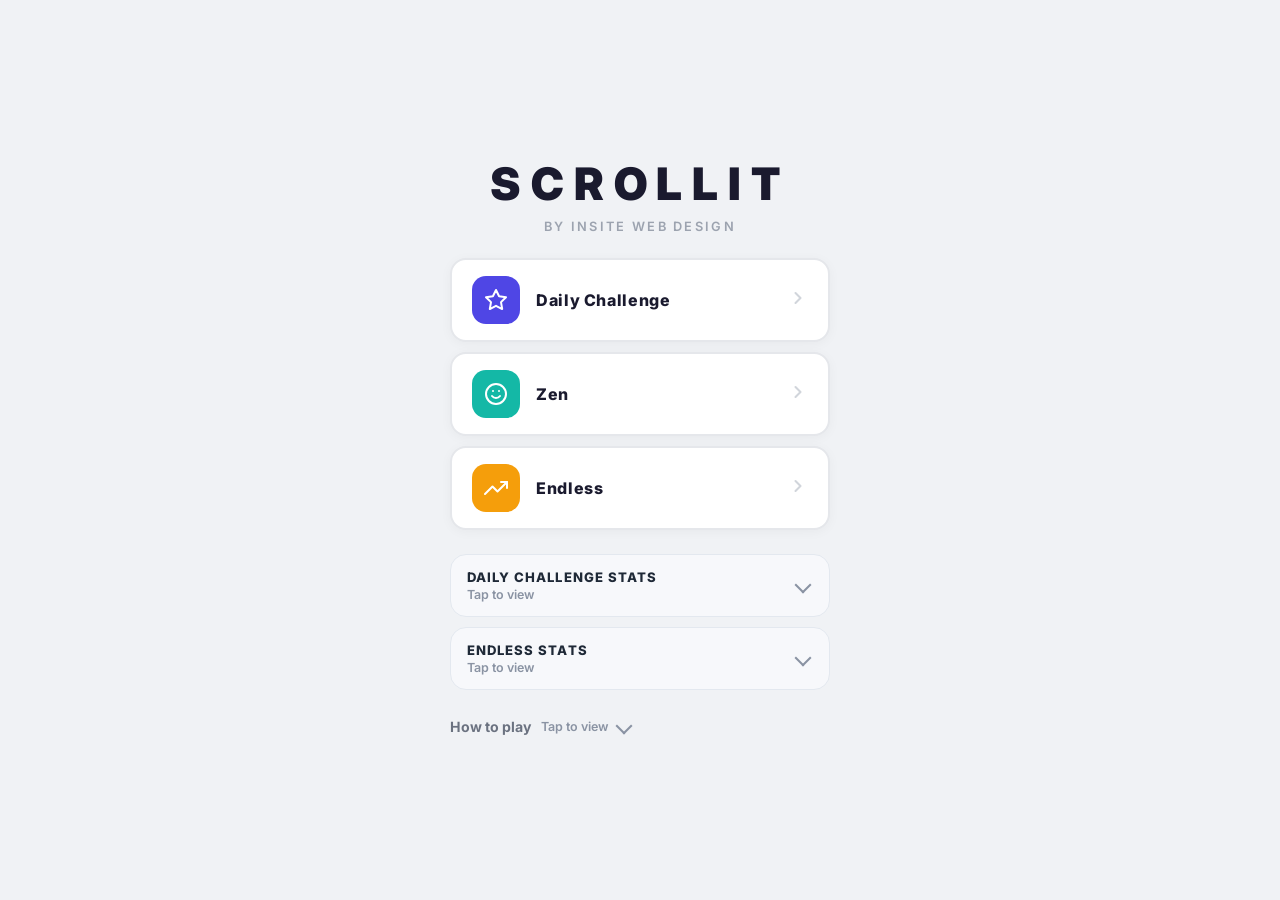
==== commit 0ad7844d: "Center home menu layout" ====
--- a/index.html
+++ b/index.html
@@ -14,7 +14,7 @@
         body.home-page {
             justify-content: flex-start;
             min-height: 100dvh;
-            padding: 28px 0 40px;
+            padding: 32px 0 40px;
         }
 
         .home-container {
@@ -22,6 +22,7 @@
             flex-direction: column;
             align-items: center;
             gap: 24px;
+            margin: auto 0;
             padding: 0 20px;
             max-width: 420px;
             width: 100%;
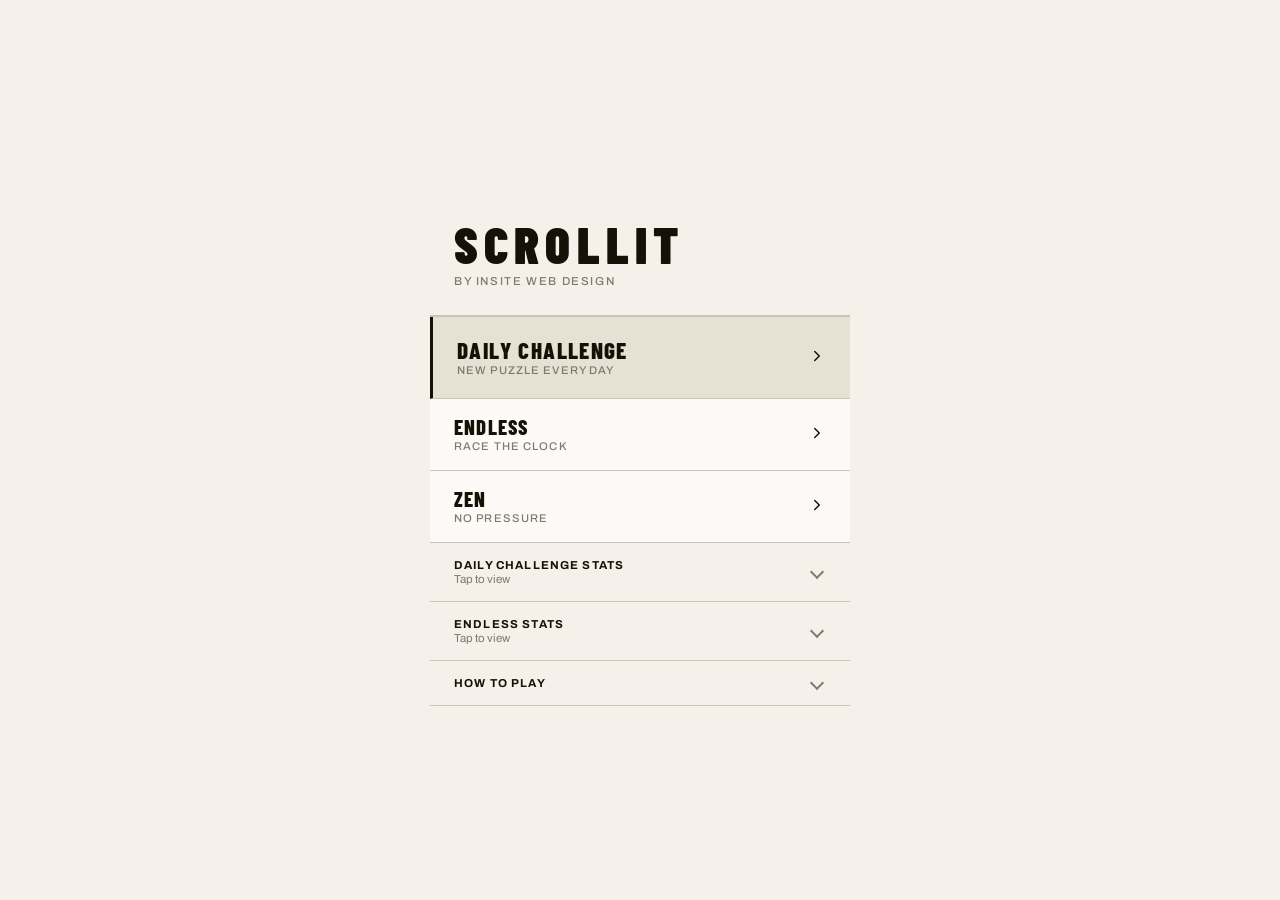
==== commit a59ac42e: "refresh scrollit UI" ====
--- a/index.html
+++ b/index.html
@@ -7,7 +7,8 @@
     <title>Scrollit</title>
     <link rel="preconnect" href="https://fonts.googleapis.com" />
     <link rel="preconnect" href="https://fonts.gstatic.com" crossorigin />
-    <link href="https://fonts.googleapis.com/css2?family=Inter:wght@400;500;600;700;800;900&display=swap"
+    <link
+        href="https://fonts.googleapis.com/css2?family=Barlow+Condensed:wght@400;600;700;800;900&family=Archivo:wght@400;500;700&display=swap"
         rel="stylesheet" />
     <link rel="stylesheet" href="style.css" />
     <style>
@@ -20,49 +21,49 @@
         .home-container {
             display: flex;
             flex-direction: column;
-            align-items: center;
-            gap: 24px;
+            align-items: flex-start;
+            gap: 0;
             margin: auto 0;
-            padding: 0 20px;
+            padding: 0;
             max-width: 420px;
             width: 100%;
         }
 
         .home-brand {
-            text-align: center;
+            text-align: left;
+            padding: 32px 24px 28px;
         }
 
         .home-logo {
-            font-size: 2.8rem;
+            font-family: 'Barlow Condensed', sans-serif;
+            font-size: 3.2rem;
             font-weight: 900;
-            letter-spacing: 0.22em;
-            color: #1a1a2e;
-            margin-bottom: 8px;
+            letter-spacing: 0.12em;
+            color: var(--ink);
+            margin-bottom: 6px;
+            line-height: 1;
         }
 
         .home-tagline {
-            font-size: 0.8rem;
-            font-weight: 600;
-            letter-spacing: 0.18em;
-            text-transform: uppercase;
-            color: #9ca3af;
-        }
-
-
-
+            font-family: 'Archivo', sans-serif;
+            font-size: 0.72rem;
+            font-weight: 500;
+            letter-spacing: 0.14em;
+            text-transform: uppercase;
+            color: var(--muted);
+        }
 
         /* Mode buttons */
         .home-modes {
             display: flex;
             flex-direction: column;
-            gap: 10px;
-            width: 100%;
+            width: 100%;
+            border-top: 2px solid var(--border);
         }
 
         .home-panels {
             display: flex;
             flex-direction: column;
-            gap: 10px;
             width: 100%;
         }
 
@@ -71,85 +72,85 @@
             align-items: center;
             gap: 16px;
             width: 100%;
-            padding: 16px 20px;
-            border: 2px solid #e5e7eb;
-            border-radius: 16px;
-            background: #fff;
+            padding: 18px 24px;
+            border: none;
+            border-bottom: 1px solid var(--border);
+            background: var(--surface);
             cursor: pointer;
-            transition: border-color 0.2s ease;
+            transition: background 0.1s ease, color 0.1s ease;
             text-decoration: none;
-            font-family: 'Inter', -apple-system, BlinkMacSystemFont, sans-serif;
-            box-shadow: 0 2px 12px rgba(0, 0, 0, 0.04);
+            font-family: 'Barlow Condensed', sans-serif;
+        }
+
+        .mode-btn:hover {
+            background: var(--ink);
+        }
+
+        .mode-btn:hover .mode-name {
+            color: var(--surface);
+        }
+
+        .mode-btn:hover .mode-tag {
+            color: oklch(65% 0.01 80);
+        }
+
+        .mode-btn:hover .mode-arrow {
+            color: oklch(55% 0.01 80);
+        }
+
+        .mode-btn.challenge {
+            padding: 22px 24px;
+            background: oklch(91% 0.018 85);
+            border-left: 3px solid var(--ink);
+        }
+
+        .mode-btn.challenge .mode-name {
+            font-size: 1.45rem;
+        }
+
+        .mode-btn.challenge:hover {
+            background: oklch(87% 0.02 85);
         }
 
         .mode-btn:active {
-            transform: scale(0.98);
-        }
-
-        /* Challenge */
-        .mode-btn.challenge:hover {
-            border-color: #4f46e5;
-        }
-
-        .mode-btn.challenge .mode-icon {
-            background: #4f46e5;
-
-        }
-
-        /* Zen */
-        .mode-btn.zen:hover {
-            border-color: #14b8a6;
-        }
-
-        .mode-btn.zen .mode-icon {
-            background: #14b8a6;
-
-        }
-
-        /* Endless */
-        .mode-btn.endless:hover {
-            border-color: #f59e0b;
-        }
-
-        .mode-btn.endless .mode-icon {
-            background: #f59e0b;
-
-        }
-
-        .mode-icon {
-            width: 48px;
-            height: 48px;
-            border-radius: 14px;
-            display: flex;
-            align-items: center;
-            justify-content: center;
-            flex-shrink: 0;
-        }
-
-        .mode-icon svg {
-            width: 24px;
-            height: 24px;
+            background: oklch(25% 0.02 80);
+        }
+
+        .mode-tag {
+            font-family: 'Archivo', sans-serif;
+            font-size: 0.7rem;
+            font-weight: 500;
+            text-transform: uppercase;
+            letter-spacing: 0.1em;
+            color: var(--muted);
+            display: block;
+            margin-top: 2px;
         }
 
         .mode-name {
-            font-size: 1rem;
+            font-size: 1.3rem;
             font-weight: 800;
-            color: #1a1a2e;
-            letter-spacing: 0.04em;
-        }
-
-
+            color: var(--ink);
+            letter-spacing: 0.06em;
+            text-transform: uppercase;
+            line-height: 1;
+            display: block;
+        }
+
+        .mode-text {
+            display: flex;
+            flex-direction: column;
+        }
 
         .mode-arrow {
             margin-left: auto;
-            color: #d1d5db;
+            color: var(--ink);
+            flex-shrink: 0;
         }
 
         .home-accordion {
             width: 100%;
-            background: #f7f8fb;
-            border: 1px solid #e3e8ef;
-            border-radius: 16px;
+            border-bottom: 1px solid var(--border);
             overflow: hidden;
         }
 
@@ -160,7 +161,12 @@
             align-items: center;
             justify-content: space-between;
             gap: 16px;
-            padding: 14px 16px;
+            padding: 16px 24px;
+            transition: background 0.1s ease;
+        }
+
+        .home-accordion summary:hover {
+            background: oklch(93% 0.01 85);
         }
 
         .home-accordion summary::-webkit-details-marker {
@@ -175,26 +181,28 @@
         }
 
         .home-accordion-label {
-            font-size: 0.82rem;
-            font-weight: 800;
-            letter-spacing: 0.08em;
-            text-transform: uppercase;
-            color: #1f2937;
+            font-family: 'Archivo', sans-serif;
+            font-size: 0.72rem;
+            font-weight: 700;
+            letter-spacing: 0.1em;
+            text-transform: uppercase;
+            color: var(--ink);
         }
 
         .home-accordion-hint {
-            font-size: 0.78rem;
-            font-weight: 600;
-            color: #8a93a3;
+            font-family: 'Archivo', sans-serif;
+            font-size: 0.72rem;
+            font-weight: 400;
+            color: var(--muted);
         }
 
         .home-chevron {
-            width: 12px;
-            height: 12px;
-            border-right: 2px solid #8a93a3;
-            border-bottom: 2px solid #8a93a3;
+            width: 10px;
+            height: 10px;
+            border-right: 2px solid var(--muted);
+            border-bottom: 2px solid var(--muted);
             transform: rotate(45deg);
-            transition: transform 0.18s ease;
+            transition: transform 0.15s ease;
             flex-shrink: 0;
             margin-right: 4px;
         }
@@ -205,7 +213,7 @@
         }
 
         .home-accordion-body {
-            padding: 0 16px 16px;
+            padding: 0 24px 18px;
         }
 
         .stats-grid {
@@ -228,36 +236,49 @@
 
         .stat-value {
             display: block;
-            font-size: 1.15rem;
+            font-family: 'Barlow Condensed', sans-serif;
+            font-size: 1.4rem;
             font-weight: 800;
-            color: #1a1a2e;
-            line-height: 1.1;
+            color: var(--ink);
+            line-height: 1;
             margin-bottom: 4px;
+            letter-spacing: 0.02em;
         }
 
         .stat-copy {
             display: block;
-            font-size: 0.68rem;
-            font-weight: 700;
-            letter-spacing: 0.08em;
-            text-transform: uppercase;
-            color: #9ca3af;
+            font-family: 'Archivo', sans-serif;
+            font-size: 0.65rem;
+            font-weight: 500;
+            letter-spacing: 0.1em;
+            text-transform: uppercase;
+            color: var(--muted);
         }
 
         .home-howto {
             width: 100%;
-            padding-top: 2px;
+            border-bottom: 1px solid var(--border);
         }
 
         .home-howto summary {
             list-style: none;
             cursor: pointer;
-            display: inline-flex;
+            display: flex;
             align-items: center;
-            gap: 10px;
-            color: #6b7280;
-            font-size: 0.88rem;
+            justify-content: space-between;
+            gap: 16px;
+            padding: 16px 24px;
+            font-family: 'Archivo', sans-serif;
+            font-size: 0.72rem;
             font-weight: 700;
+            letter-spacing: 0.1em;
+            text-transform: uppercase;
+            color: var(--ink);
+            transition: background 0.1s ease;
+        }
+
+        .home-howto summary:hover {
+            background: oklch(93% 0.01 85);
         }
 
         .home-howto summary::-webkit-details-marker {
@@ -270,13 +291,10 @@
         }
 
         .howto-copy {
-            margin-top: 10px;
+            padding: 0 24px 18px;
             display: flex;
             flex-direction: column;
             gap: 8px;
-            color: #4b5563;
-            font-size: 0.9rem;
-            line-height: 1.42;
         }
 
         .howto-list {
@@ -287,13 +305,13 @@
         }
 
         .howto-list li {
-            font-size: 0.92rem;
-            line-height: 1.4;
-            color: #374151;
+            font-family: 'Archivo', sans-serif;
+            font-size: 0.88rem;
+            line-height: 1.5;
+            color: var(--ink);
         }
 
         .howto-rule {
-            color: #1a1a2e;
             font-weight: 700;
         }
 
@@ -320,54 +338,40 @@
 
             <!-- Challenge -->
             <a href="challenge.html" class="mode-btn challenge">
-                <div class="mode-icon">
-                    <svg viewBox="0 0 24 24" fill="none" stroke="white" stroke-width="2" stroke-linecap="round"
-                        stroke-linejoin="round">
-                        <polygon
-                            points="12 2 15.09 8.26 22 9.27 17 14.14 18.18 21.02 12 17.77 5.82 21.02 7 14.14 2 9.27 8.91 8.26 12 2" />
-                    </svg>
-                </div>
-                <span class="mode-name">Daily Challenge</span>
+                <div class="mode-text">
+                    <span class="mode-name">Daily Challenge</span>
+                    <span class="mode-tag">New puzzle every day</span>
+                </div>
                 <div class="mode-arrow">
-                    <svg width="20" height="20" viewBox="0 0 24 24" fill="none" stroke="currentColor" stroke-width="2.5"
+                    <svg width="18" height="18" viewBox="0 0 24 24" fill="none" stroke="currentColor" stroke-width="2"
                         stroke-linecap="round" stroke-linejoin="round">
                         <polyline points="9 18 15 12 9 6" />
                     </svg>
                 </div>
             </a>
 
-            <!-- Zen -->
-            <a href="zen.html" class="mode-btn zen">
-                <div class="mode-icon">
-                    <svg viewBox="0 0 24 24" fill="none" stroke="white" stroke-width="2" stroke-linecap="round"
-                        stroke-linejoin="round">
-                        <circle cx="12" cy="12" r="10" />
-                        <path d="M8 14s1.5 2 4 2 4-2 4-2" />
-                        <line x1="9" y1="9" x2="9.01" y2="9" />
-                        <line x1="15" y1="9" x2="15.01" y2="9" />
-                    </svg>
-                </div>
-                <span class="mode-name">Zen</span>
+            <!-- Endless -->
+            <a href="endless.html" class="mode-btn endless">
+                <div class="mode-text">
+                    <span class="mode-name">Endless</span>
+                    <span class="mode-tag">Race the clock</span>
+                </div>
                 <div class="mode-arrow">
-                    <svg width="20" height="20" viewBox="0 0 24 24" fill="none" stroke="currentColor" stroke-width="2.5"
+                    <svg width="18" height="18" viewBox="0 0 24 24" fill="none" stroke="currentColor" stroke-width="2"
                         stroke-linecap="round" stroke-linejoin="round">
                         <polyline points="9 18 15 12 9 6" />
                     </svg>
                 </div>
             </a>
 
-            <!-- Endless -->
-            <a href="endless.html" class="mode-btn endless">
-                <div class="mode-icon">
-                    <svg viewBox="0 0 24 24" fill="none" stroke="white" stroke-width="2" stroke-linecap="round"
-                        stroke-linejoin="round">
-                        <polyline points="23 6 13.5 15.5 8.5 10.5 1 18" />
-                        <polyline points="17 6 23 6 23 12" />
-                    </svg>
-                </div>
-                <span class="mode-name">Endless</span>
+            <!-- Zen -->
+            <a href="zen.html" class="mode-btn zen">
+                <div class="mode-text">
+                    <span class="mode-name">Zen</span>
+                    <span class="mode-tag">No pressure</span>
+                </div>
                 <div class="mode-arrow">
-                    <svg width="20" height="20" viewBox="0 0 24 24" fill="none" stroke="currentColor" stroke-width="2.5"
+                    <svg width="18" height="18" viewBox="0 0 24 24" fill="none" stroke="currentColor" stroke-width="2"
                         stroke-linecap="round" stroke-linejoin="round">
                         <polyline points="9 18 15 12 9 6" />
                     </svg>
@@ -445,7 +449,6 @@
         <details class="home-howto">
             <summary>
                 <span>How to play</span>
-                <span class="home-accordion-hint">Tap to view</span>
                 <span class="home-chevron" aria-hidden="true"></span>
             </summary>
             <div class="howto-copy">
@@ -464,4 +467,4 @@
     <script src="home.js"></script>
 </body>
 
-</html>
+</html>
--- a/style.css
+++ b/style.css
@@ -1,3 +1,17 @@
+/* ===== DESIGN TOKENS ===== */
+:root {
+    --bg:           oklch(96% 0.01 85);
+    --surface:      oklch(98.5% 0.005 85);
+    --ink:          oklch(18% 0.02 80);
+    --border:       oklch(82% 0.012 85);
+    --muted:        oklch(58% 0.015 80);
+    --accent-win:   oklch(52% 0.16 148);
+    --accent-locked: oklch(60% 0.14 30);
+
+    --font-display: 'Barlow Condensed', sans-serif;
+    --font-ui:      'Archivo', sans-serif;
+}
+
 /* ===== RESET & BASE ===== */
 *,
 *::before,
@@ -13,9 +27,9 @@
 
 body {
     min-height: 100dvh;
-    font-family: 'Inter', -apple-system, BlinkMacSystemFont, sans-serif;
-    background: #f0f2f5;
-    color: #1a1a2e;
+    font-family: var(--font-ui);
+    background: var(--bg);
+    color: var(--ink);
     display: flex;
     flex-direction: column;
     align-items: center;
@@ -39,87 +53,76 @@
 }
 
 .toast {
-    background: #1a1a2e;
-    color: #fff;
+    background: var(--ink);
+    color: var(--surface);
     padding: 10px 24px;
-    border-radius: 100px;
-    font-size: 0.875rem;
-    font-weight: 600;
-    letter-spacing: 0.02em;
-    box-shadow: 0 8px 32px rgba(0, 0, 0, 0.18);
-    animation: toast-in 0.3s ease-out, toast-out 0.3s ease-in 1.8s forwards;
+    border-radius: 4px;
+    font-family: var(--font-ui);
+    font-size: 0.8rem;
+    font-weight: 500;
+    letter-spacing: 0.08em;
+    text-transform: uppercase;
+    animation: toast-in 0.2s ease-out, toast-out 0.2s ease-in 1.8s forwards;
     white-space: nowrap;
 }
 
 @keyframes toast-in {
-    from {
-        opacity: 0;
-        transform: translateY(-12px);
-    }
-
-    to {
-        opacity: 1;
-        transform: translateY(0);
-    }
+    from { opacity: 0; transform: translateY(-8px); }
+    to   { opacity: 1; transform: translateY(0); }
 }
 
 @keyframes toast-out {
-    from {
-        opacity: 1;
-        transform: translateY(0);
-    }
-
-    to {
-        opacity: 0;
-        transform: translateY(-12px);
-    }
+    from { opacity: 1; transform: translateY(0); }
+    to   { opacity: 0; transform: translateY(-8px); }
 }
 
 /* ===== HEADER ===== */
 .header {
-    padding: 24px 0 6px;
+    padding: 20px 0 6px;
     width: 100%;
     display: flex;
     justify-content: center;
+    border-bottom: 1px solid var(--border);
 }
 
 .header-brand {
     display: inline-flex;
     align-items: center;
-    gap: 10px;
+    gap: 12px;
 }
 
 .logo {
-    font-size: 1.5rem;
+    font-family: var(--font-display);
+    font-size: 1.4rem;
     font-weight: 900;
-    letter-spacing: 0.18em;
-    color: #1a1a2e;
+    letter-spacing: 0.16em;
+    color: var(--ink);
     line-height: 1;
+    text-transform: uppercase;
 }
 
 .btn-home {
-    width: 34px;
-    height: 34px;
-    border-radius: 10px;
-    border: 1.5px solid #d6dbe4;
-    background: #fff;
+    width: 32px;
+    height: 32px;
+    border-radius: 4px;
+    border: 1.5px solid var(--border);
+    background: var(--surface);
     cursor: pointer;
-    color: #7c8595;
+    color: var(--muted);
     display: flex;
     align-items: center;
     justify-content: center;
     text-decoration: none;
-    box-shadow: 0 1px 4px rgba(15, 23, 42, 0.05);
-    transition: border-color 0.15s ease, color 0.15s ease, transform 0.12s ease;
+    transition: border-color 0.1s ease, color 0.1s ease;
 }
 
 .btn-home:hover {
-    border-color: #b7c0cf;
-    color: #4b5563;
+    border-color: var(--ink);
+    color: var(--ink);
 }
 
 .btn-home:active {
-    transform: scale(0.96);
+    background: var(--border);
 }
 
 /* ===== TARGET ===== */
@@ -128,37 +131,45 @@
     flex-direction: column;
     align-items: center;
     gap: 4px;
-    padding: 10px 0 18px;
+    padding: 16px 0 20px;
 }
 
 .target-label {
-    font-size: 0.7rem;
-    font-weight: 700;
-    letter-spacing: 0.25em;
-    text-transform: uppercase;
-    color: #9ca3af;
+    font-family: var(--font-ui);
+    font-size: 0.65rem;
+    font-weight: 700;
+    letter-spacing: 0.2em;
+    text-transform: uppercase;
+    color: var(--muted);
 }
 
 .daily-date {
-    font-size: 0.82rem;
-    font-weight: 700;
-    letter-spacing: 0.08em;
-    text-transform: uppercase;
-    color: #6b7280;
+    font-family: var(--font-ui);
+    font-size: 0.72rem;
+    font-weight: 500;
+    letter-spacing: 0.06em;
+    text-transform: uppercase;
+    color: var(--muted);
 }
 
 .target-word {
-    font-size: 2rem;
+    font-family: var(--font-display);
+    font-size: 2.4rem;
     font-weight: 900;
-    letter-spacing: 0.22em;
-    color: #4f46e5;
+    letter-spacing: 0.2em;
+    text-transform: uppercase;
+    color: var(--ink);
+    border-bottom: 3px solid var(--accent-win);
+    padding-bottom: 2px;
+    line-height: 1.1;
 }
 
 .inline-help {
     width: calc(100% - 32px);
     max-width: 400px;
-    margin-top: 10px;
-    color: #6b7280;
+    margin-top: 12px;
+    border-top: 1px solid var(--border);
+    padding-top: 10px;
 }
 
 .inline-help summary {
@@ -175,48 +186,53 @@
     align-items: center;
     gap: 10px;
     position: relative;
-    padding-right: 16px;
+    padding-right: 18px;
 }
 
 .inline-help-summary::after {
     content: '';
-    width: 8px;
-    height: 8px;
-    border-right: 2px solid #9ca3af;
-    border-bottom: 2px solid #9ca3af;
+    width: 7px;
+    height: 7px;
+    border-right: 2px solid var(--muted);
+    border-bottom: 2px solid var(--muted);
     transform: rotate(45deg);
     position: absolute;
     right: 0;
-    top: 5px;
-    transition: transform 0.18s ease, top 0.18s ease;
+    top: 4px;
+    transition: transform 0.15s ease, top 0.15s ease;
 }
 
 .inline-help[open] .inline-help-summary::after {
     transform: rotate(225deg);
-    top: 9px;
+    top: 8px;
 }
 
 .inline-help-title {
+    font-family: var(--font-ui);
+    font-size: 0.72rem;
+    font-weight: 700;
+    letter-spacing: 0.1em;
+    text-transform: uppercase;
+    color: var(--muted);
+}
+
+.inline-help-meta {
+    font-family: var(--font-ui);
+    font-size: 0.68rem;
+    font-weight: 400;
+    color: var(--border);
+}
+
+.inline-help-list {
+    display: flex;
+    flex-direction: column;
+    gap: 7px;
+    padding: 10px 0 0;
+    color: var(--ink);
+    font-family: var(--font-ui);
     font-size: 0.85rem;
-    font-weight: 700;
-    letter-spacing: 0.04em;
-    color: #6b7280;
-}
-
-.inline-help-meta {
-    font-size: 0.78rem;
-    font-weight: 600;
-    color: #a0a7b4;
-}
-
-.inline-help-list {
-    display: flex;
-    flex-direction: column;
-    gap: 8px;
-    padding: 10px 0 0 18px;
-    color: #4b5563;
-    font-size: 0.88rem;
-    line-height: 1.42;
+    line-height: 1.5;
+    list-style: none;
 }
 
 /* ===== GAME AREA ===== */
@@ -229,7 +245,7 @@
 .wheels-row {
     display: flex;
     align-items: center;
-    gap: 12px;
+    gap: 10px;
 }
 
 /* ===== LETTER COLUMNS ===== */
@@ -240,14 +256,13 @@
     display: flex;
     flex-direction: column;
     align-items: center;
-    border: 2px solid #e5e7eb;
-    border-radius: 16px;
-    background: #fff;
-    box-shadow: 0 2px 12px rgba(0, 0, 0, 0.06);
+    border: 2px solid var(--border);
+    border-radius: 6px;
+    background: var(--surface);
     cursor: grab;
     user-select: none;
     -webkit-user-select: none;
-    transition: border-color 0.25s ease, box-shadow 0.25s ease;
+    transition: border-color 0.15s ease;
     position: relative;
     touch-action: none;
 }
@@ -257,8 +272,7 @@
 }
 
 .letter-column.last-used {
-    border-color: #f87171;
-    box-shadow: 0 2px 16px rgba(248, 113, 113, 0.18);
+    border-color: var(--accent-locked);
 }
 
 .letter-wrapper {
@@ -274,110 +288,114 @@
     display: flex;
     align-items: center;
     justify-content: center;
-    font-size: 2.6rem;
-    font-weight: 800;
-    color: #d1d5db;
-    transition: color 0.15s ease;
+    font-family: var(--font-display);
+    font-size: 2.4rem;
+    font-weight: 900;
+    color: var(--border);
+    transition: color 0.1s ease;
     pointer-events: none;
+    text-transform: uppercase;
+    letter-spacing: 0.02em;
 }
 
 .letter.active {
-    color: #1a1a2e;
-    font-size: 2.8rem;
+    color: var(--ink);
+    font-size: 2.7rem;
 }
 
 .letter-above,
 .letter-below {
-    opacity: 0.35;
-    font-size: 1.6rem;
+    opacity: 0.22;
+    font-size: 1.5rem;
 }
 
 /* ===== BUTTONS ===== */
 .buttons-col {
     display: flex;
     flex-direction: column;
-    gap: 10px;
-    margin-left: 6px;
+    gap: 8px;
+    margin-left: 4px;
 }
 
 .btn-check,
 .btn-reset {
-    width: 56px;
-    height: 56px;
+    width: 52px;
+    height: 52px;
     border: none;
-    border-radius: 50%;
+    border-radius: 6px;
     display: flex;
     align-items: center;
     justify-content: center;
     cursor: pointer;
-    box-shadow: 0 4px 14px rgba(0, 0, 0, 0.12);
-    transition: transform 0.12s ease, box-shadow 0.12s ease;
+    transition: filter 0.1s ease;
 }
 
 .btn-check {
-    background: #22c55e;
+    background: var(--accent-win);
 }
 
 .btn-reset {
-    background: #ef4444;
+    background: var(--accent-locked);
 }
 
 .btn-check:hover,
 .btn-reset:hover {
-    transform: scale(1.06);
-    box-shadow: 0 6px 20px rgba(0, 0, 0, 0.18);
+    filter: brightness(0.88);
 }
 
 .btn-check:active,
 .btn-reset:active {
-    transform: scale(0.92);
+    filter: brightness(0.76);
 }
 
 /* ===== STEPS ===== */
 .steps-display {
     display: flex;
     align-items: center;
-    gap: 8px;
-    padding: 24px 0 16px;
+    gap: 10px;
+    padding: 20px 0 14px;
 }
 
 .steps-label {
-    font-size: 0.8rem;
-    font-weight: 600;
-    letter-spacing: 0.12em;
-    text-transform: uppercase;
-    color: #9ca3af;
+    font-family: var(--font-ui);
+    font-size: 0.65rem;
+    font-weight: 700;
+    letter-spacing: 0.16em;
+    text-transform: uppercase;
+    color: var(--muted);
 }
 
 .steps-count {
-    font-size: 1.8rem;
+    font-family: var(--font-display);
+    font-size: 2rem;
     font-weight: 900;
-    color: #1a1a2e;
+    color: var(--ink);
+    line-height: 1;
+    letter-spacing: 0.02em;
 }
 
 .btn-restart-inline {
     background: none;
-    border: 1.5px solid #d1d5db;
-    border-radius: 8px;
-    width: 32px;
-    height: 32px;
+    border: 1.5px solid var(--border);
+    border-radius: 4px;
+    width: 30px;
+    height: 30px;
     display: flex;
     align-items: center;
     justify-content: center;
     cursor: pointer;
-    color: #9ca3af;
-    transition: all 0.15s ease;
-    margin-left: 4px;
+    color: var(--muted);
+    transition: border-color 0.1s ease, color 0.1s ease;
+    margin-left: 2px;
 }
 
 .btn-restart-inline:hover {
-    border-color: #4f46e5;
-    color: #4f46e5;
-    background: #eef2ff;
+    border-color: var(--ink);
+    color: var(--ink);
 }
 
 .btn-restart-inline:active {
-    transform: scale(0.9);
+    background: var(--border);
 }
 
 /* ===== WORD CHAIN ===== */
@@ -396,65 +414,57 @@
 
 .chain-track {
     display: flex;
-    gap: 8px;
-    padding: 8px 0;
-    min-height: 48px;
+    gap: 0;
+    padding: 6px 0;
+    min-height: 44px;
     align-items: center;
 }
 
 .chain-word {
     flex-shrink: 0;
-    padding: 8px 16px;
-    border-radius: 10px;
-    font-size: 0.85rem;
-    font-weight: 700;
-    letter-spacing: 0.12em;
-    background: #fff;
-    border: 2px solid #e5e7eb;
-    color: #1a1a2e;
-    transition: all 0.3s ease;
+    font-family: var(--font-display);
+    font-size: 0.95rem;
+    font-weight: 700;
+    letter-spacing: 0.1em;
+    text-transform: uppercase;
+    color: var(--muted);
+    padding: 0 2px;
 }
 
 .chain-word:first-child {
-    border-color: #4f46e5;
-    color: #4f46e5;
-    background: #eef2ff;
+    color: var(--ink);
 }
 
 .chain-word.start-word {
-    border-color: #9ca3af;
-    color: #6b7280;
-    background: #f9fafb;
+    color: var(--muted);
 }
 
 .chain-word.target-word {
-    border-color: #22c55e;
-    color: #16a34a;
-    background: #f0fdf4;
+    color: var(--accent-win);
+    font-weight: 900;
 }
 
 /* chain arrow */
 .chain-arrow {
     flex-shrink: 0;
-    font-size: 0.75rem;
-    color: #d1d5db;
+    font-size: 0.7rem;
+    color: var(--muted);
     font-weight: 600;
+    padding: 0 4px;
 }
 
 /* ===== WIN OVERLAY ===== */
 .overlay {
     position: fixed;
     inset: 0;
-    background: rgba(0, 0, 0, 0.4);
-    backdrop-filter: blur(6px);
-    -webkit-backdrop-filter: blur(6px);
+    background: oklch(18% 0.02 80 / 0.5);
     display: flex;
     align-items: center;
     justify-content: center;
     z-index: 900;
     opacity: 0;
     pointer-events: none;
-    transition: opacity 0.35s ease;
+    transition: opacity 0.25s ease;
 }
 
 .overlay.active {
@@ -463,30 +473,33 @@
 }
 
 .win-card {
-    background: #fff;
-    border-radius: 24px;
-    padding: 36px 32px;
+    background: var(--surface);
+    border: 2px solid var(--ink);
+    border-radius: 6px;
+    padding: 32px 28px;
     max-width: 360px;
     width: 90%;
     text-align: center;
-    box-shadow: 0 24px 64px rgba(0, 0, 0, 0.18);
-    transform: translateY(20px) scale(0.96);
-    transition: transform 0.4s cubic-bezier(0.16, 1, 0.3, 1);
+    transform: translateY(16px);
+    transition: transform 0.3s cubic-bezier(0.16, 1, 0.3, 1);
 }
 
 .overlay.active .win-card {
-    transform: translateY(0) scale(1);
+    transform: translateY(0);
 }
 
 .win-emoji {
-    font-size: 3rem;
-    margin-bottom: 8px;
+    font-size: 2.2rem;
+    margin-bottom: 6px;
 }
 
 .win-title {
-    font-size: 1.6rem;
+    font-family: var(--font-display);
+    font-size: 1.8rem;
     font-weight: 900;
-    color: #1a1a2e;
+    letter-spacing: 0.1em;
+    text-transform: uppercase;
+    color: var(--ink);
     margin-bottom: 20px;
 }
 
@@ -502,131 +515,133 @@
     display: flex;
     flex-direction: column;
     align-items: center;
-    gap: 2px;
+    gap: 4px;
 }
 
 .stat-number {
-    font-size: 2.2rem;
+    font-family: var(--font-display);
+    font-size: 2.4rem;
     font-weight: 900;
-    color: #16a34a;
+    color: var(--accent-win);
+    line-height: 1;
+    letter-spacing: 0.02em;
 }
 
 .stat-label {
-    font-size: 0.7rem;
-    font-weight: 600;
-    letter-spacing: 0.08em;
-    text-transform: uppercase;
-    color: #9ca3af;
+    font-family: var(--font-ui);
+    font-size: 0.65rem;
+    font-weight: 700;
+    letter-spacing: 0.1em;
+    text-transform: uppercase;
+    color: var(--muted);
 }
 
 .stat-divider {
     width: 1px;
     height: 40px;
-    background: #e5e7eb;
+    background: var(--border);
 }
 
 .win-chain-label {
-    font-size: 0.7rem;
+    font-family: var(--font-ui);
+    font-size: 0.65rem;
     font-weight: 700;
     letter-spacing: 0.12em;
     text-transform: uppercase;
-    color: #9ca3af;
-    margin-bottom: 6px;
+    color: var(--muted);
+    margin-bottom: 8px;
+    text-align: left;
 }
 
 .win-chain {
     display: flex;
     flex-wrap: wrap;
-    gap: 6px;
-    justify-content: center;
+    gap: 0;
+    justify-content: flex-start;
     margin-bottom: 16px;
-    padding: 12px;
-    background: #f9fafb;
-    border-radius: 12px;
+    padding: 10px 12px;
+    background: var(--bg);
+    border: 1px solid var(--border);
+    border-radius: 4px;
 }
 
 .win-chain.optimal {
-    background: #f0fdf4;
-    border: 1px solid #bbf7d0;
+    border-color: var(--accent-win);
     margin-bottom: 14px;
 }
 
 .win-chain .chain-word {
-    font-size: 0.75rem;
-    padding: 5px 10px;
+    font-size: 0.82rem;
+    padding: 0 2px;
 }
 
 .win-chain .chain-arrow {
-    font-size: 0.65rem;
+    font-size: 0.6rem;
     align-self: center;
+    padding: 0 3px;
 }
 
 .win-buttons {
     display: flex;
-    gap: 10px;
-    justify-content: center;
+    gap: 8px;
+    justify-content: center;
+    margin-top: 4px;
 }
 
 .overlay-status {
-    font-size: 0.86rem;
-    font-weight: 600;
-    color: #6b7280;
-    line-height: 1.35;
+    font-family: var(--font-ui);
+    font-size: 0.82rem;
+    font-weight: 400;
+    color: var(--muted);
+    line-height: 1.4;
     text-align: center;
-    margin-bottom: 18px;
+    margin-bottom: 16px;
 }
 
 .btn-restart {
-    padding: 12px 28px;
-    border: 2px solid #e5e7eb;
-    border-radius: 12px;
-    background: #fff;
-    font-family: 'Inter', sans-serif;
-    font-size: 0.9rem;
-    font-weight: 700;
-    color: #1a1a2e;
+    padding: 11px 24px;
+    border: 1.5px solid var(--border);
+    border-radius: 4px;
+    background: var(--surface);
+    font-family: var(--font-ui);
+    font-size: 0.82rem;
+    font-weight: 700;
+    letter-spacing: 0.06em;
+    text-transform: uppercase;
+    color: var(--ink);
     cursor: pointer;
-    transition: transform 0.12s ease, border-color 0.15s ease;
+    transition: border-color 0.1s ease;
 }
 
 .btn-restart:hover {
-    border-color: #16a34a;
-    transform: scale(1.04);
+    border-color: var(--ink);
 }
 
 .btn-restart:active {
-    transform: scale(0.96);
+    background: var(--border);
 }
 
 .btn-play-again {
-    padding: 12px 28px;
+    padding: 11px 24px;
     border: none;
-    border-radius: 12px;
-    font-family: 'Inter', sans-serif;
-    font-size: 0.9rem;
-    font-weight: 700;
+    border-radius: 4px;
+    font-family: var(--font-ui);
+    font-size: 0.82rem;
+    font-weight: 700;
+    letter-spacing: 0.06em;
+    text-transform: uppercase;
     cursor: pointer;
-    transition: transform 0.12s ease, box-shadow 0.12s ease;
-}
-
-.btn-play-again {
-    background: #16a34a;
-    color: #fff;
-    box-shadow: 0 4px 14px rgba(22, 163, 74, 0.3);
-}
-
-@media (max-width: 480px) {
-    .inline-help {
-        width: calc(100% - 24px);
-    }
+    background: var(--ink);
+    color: var(--surface);
+    transition: filter 0.1s ease;
 }
 
 .btn-play-again:hover {
-    transform: scale(1.04);
+    filter: brightness(1.2);
 }
 
 .btn-play-again:active {
-    transform: scale(0.96);
+    filter: brightness(0.85);
 }
 
 /* ===== RESPONSIVE ===== */
@@ -639,29 +654,35 @@
     .letter {
         width: 62px;
         height: 56px;
-        font-size: 2.2rem;
+        font-size: 2rem;
     }
 
     .letter.active {
-        font-size: 2.4rem;
+        font-size: 2.3rem;
     }
 
     .letter-above,
     .letter-below {
-        font-size: 1.3rem;
+        font-size: 1.2rem;
     }
 
     .wheels-row {
-        gap: 8px;
+        gap: 7px;
     }
 
     .btn-check,
     .btn-reset {
-        width: 48px;
-        height: 48px;
+        width: 46px;
+        height: 46px;
     }
 
     .target-word {
-        font-size: 1.6rem;
-    }
-}
+        font-size: 1.9rem;
+    }
+}
+
+@media (max-width: 480px) {
+    .inline-help {
+        width: calc(100% - 24px);
+    }
+}
